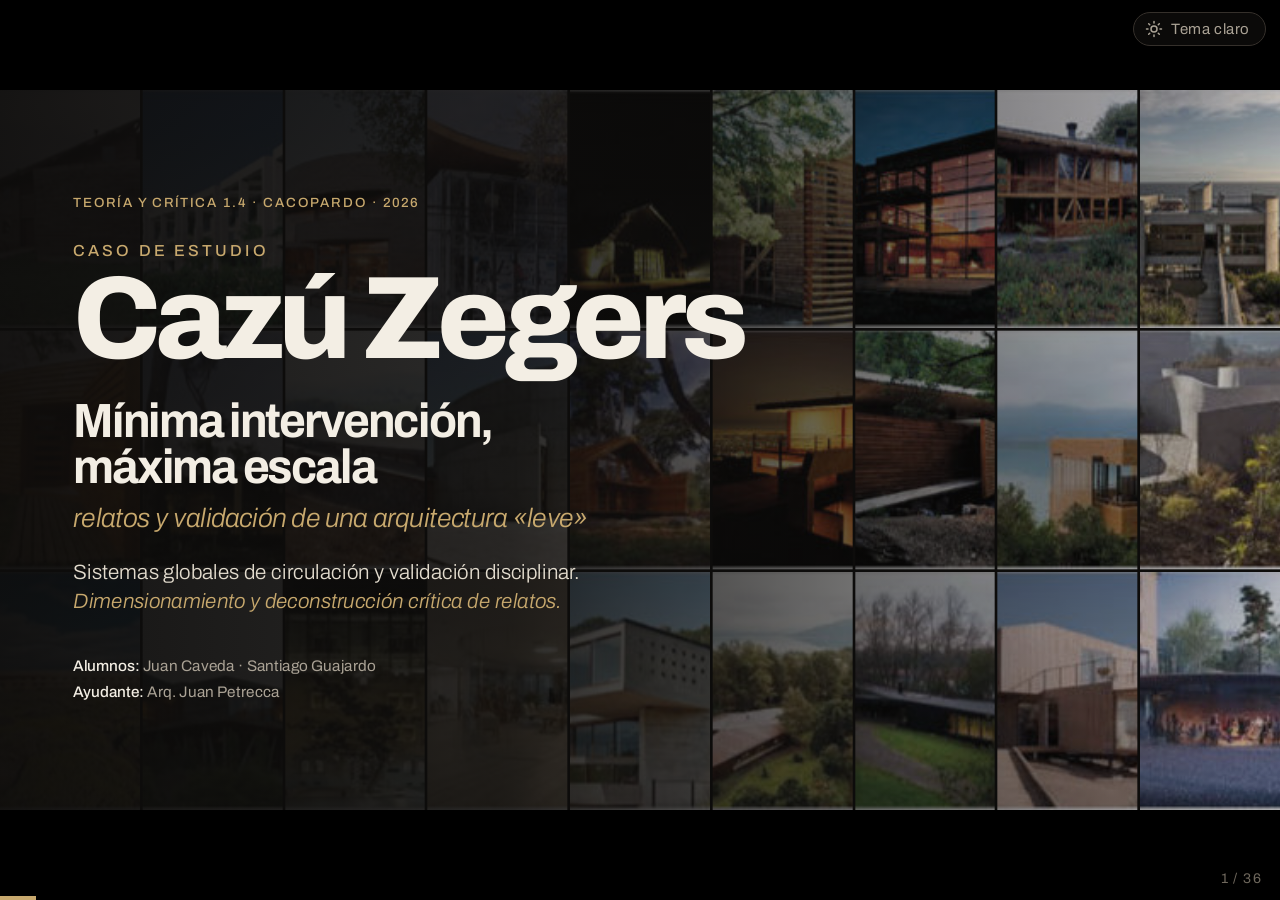
==== index.html @ ea09c013 "Presentación TP Teoría y Crítica" ====
<!doctype html>
<html lang="es">
<head>
<meta charset="utf-8">
<meta name="viewport" content="width=device-width,initial-scale=1">
<title>Cazú Zegers · Profundización trayectual · TyC 1.4 Cacopardo</title>
<link rel="stylesheet" href="fonts.css">
<link rel="stylesheet" href="style.css">
</head>
<body>

<div id="stage">

<!-- 1 · PORTADA -->
<section class="slide" id="s-portada" data-title="Portada">
  <div class="mosaic" id="mosaic"></div>
  <div class="cover-shade"></div>
  <div class="cover-in">
    <div class="eyebrow">Teoría y Crítica 1.4 · Cacopardo · 2026</div>
    <div class="caso"><span>Caso de estudio</span><b>Cazú Zegers</b></div>
    <h1 class="t2">Mínima intervención,<br>máxima escala</h1>
    <p class="t2s">relatos y validación de una arquitectura «leve»</p>
    <p class="sub">Sistemas globales de circulación y validación disciplinar.<br><em>Dimensionamiento y deconstrucción crítica de relatos.</em></p>
    <p class="meta"><b>Alumnos:</b> Juan Caveda · Santiago Guajardo<br><b>Ayudante:</b> Arq. Juan Petrecca</p>
  </div>
  <aside class="notes">Buenas. Somos Juan y Santiago. Vamos a presentar el trabajo final de Teoría y Crítica: una profundización trayectual sobre la arquitecta chilena Cazú Zegers. El título lo dice todo: «Mínima intervención, máxima escala», relatos y validación de una arquitectura «leve».
La idea no es admirar su obra, sino entender cómo circula y cómo se valida: quién la financia, quién la legitima y desde qué disciplina se la lee.
(Tip: el fondo son las 27 obras que relevamos.)</aside>
</section>

<section class="slide" id="s-indice" data-title="Índice">
  <div class="eyebrow">Contenido</div>
  <h2>Índice</h2>
  <div class="indice">
    <button class="ix" data-go="s-div1" style="--c:#8b7a45"><div class="n" style="color:#fff">1</div><div><h3>Cronología</h3><p>Trayectoria como artefacto y sus interacciones con el campo de saberes y prácticas desde el interior de la disciplina.</p></div><div class="tab"></div></button>
    <button class="ix" data-go="s-div2" style="--c:#b07322"><div class="n" style="color:#fff">2</div><div><h3>Bio</h3><p>Revisión de antecedentes biográficos, geográficos, socioculturales y formativos de nuestro caso. Vínculos interprofesionales. Sociedades, colaboraciones, vínculos.</p></div><div class="tab"></div></button>
    <button class="ix" data-go="s-div3" style="--c:#a8b8b4"><div class="n" style="color:#10120f">3</div><div><h3>Genealogía</h3><p>Disciplinar y extra-disciplinar. Cadenas de circulación y reproducción de saberes: referentes, colegas pares, discípulos. Instituciones de validación.</p></div><div class="tab"></div></button>
    <button class="ix" data-go="s-div4" style="--c:#4a63c9"><div class="n" style="color:#fff">4</div><div><h3>Triángulo del productor</h3><p>Profesión, disciplina y mercado de actuación. ¿Quién financia la obra? ¿Quiénes son los promotores de esos financistas?</p></div><div class="tab"></div></button>
    <button class="ix" data-go="s-div5" style="--c:#7b9bb8"><div class="n" style="color:#10120f">5</div><div><h3>Reflexión crítica</h3><p>A partir de teóricas, textos, videos, debates, y a partir del propio caso y el propio trabajo realizado.</p></div><div class="tab"></div></button>
  </div>
  <aside class="notes">El índice sigue el orden del trabajo escrito: cronología, bio, genealogía, triángulo del productor y reflexión crítica. Podés tocar cada ítem para saltar a esa parte.</aside>
</section>

<section class="slide" id="s-salones" data-title="El salón de los validados" data-steps="3">
  <div class="eyebrow">Punto de partida</div>
  <h2>Lo que aprendemos es lo <em>validado</em></h2>
  <div class="halls">
    <div class="hall step" data-step="1">
      <h3>Salón de los validados</h3>
      <div class="tagline">Premios · menciones · publicaciones · bienales · libros de texto</div>
      <div class="frames" id="framesV"></div>
      <div class="badges"><span class="badge">Lo que estudiamos</span><span class="badge">Lo que se cita</span><span class="badge">El canon</span></div>
    </div>
    <div class="hall losers step" data-step="2">
      <h3>Salón de los perdedores</h3>
      <div class="tagline">También hacían arquitectura. No los conocemos.</div>
      <div class="frames" id="framesL"></div>
      <div class="badges"><span class="badge">Sin premio</span><span class="badge">Sin publicación</span><span class="badge">Sin relato</span></div>
    </div>
  </div>
  <div class="q-big step" data-step="3">¿Cómo se entra al primer salón? <em>¿Quién abre la puerta?</em></div>
  <aside class="notes">Arrancamos desde una idea que nos dejó el profe Cacopardo: lo que aprendemos en la carrera es lo validado, lo que ganó premios, menciones, salió en publicaciones.
Pero hay otro salón, el de los perdedores: gente que también hacía arquitectura y que no estudiamos.
Entonces la pregunta del TP es: tomamos a alguien del primer salón, Cazú Zegers, y desarmamos cómo llegó ahí.
[Pasos con →: salón 1, salón 2, pregunta]</aside>
</section>

<section class="slide sec" id="s-div1" data-title="1 · Cronología" style="--c:#8b7a45;--t:#fff">
  <div class="dots"></div><div class="bar-c"></div><div class="big-n" style="color:#fff">1</div>
  <div class="eyebrow">Parte 1 de 5</div>
  <h1>Cronología</h1>
  <p class="sub">Trayectoria como artefacto y sus interacciones con el campo de saberes y prácticas desde el interior de la disciplina.</p>
  <aside class="notes">Primera parte: la cronología. Acá van el conteo de obras, los filtros, el mapa y el contexto año por año.</aside>
</section>

<section class="slide" id="s-corpus" data-title="El corpus: conteo y filtros" data-widget="corpus">
  <div class="eyebrow">Cronología · Conteo y filtros</div>
  <div class="corpus">
    <div>
      <div class="big-count"><b id="cCount">27</b><span>obras <span id="cOf" style="font-size:22px"></span></span></div>
      <div class="stats" id="cStats"></div>
      <div class="dims" id="cDims"></div>
      <div class="chips" id="cChips"></div>
      <div class="bars" id="cBars"></div>
    </div>
    <div>
      <div class="grid27" id="cGrid"></div>
      <div class="wcard empty" id="cCard">Pasá el mouse por una obra para ver el resumen; tocala para abrir la ficha y las fotos</div>
    </div>
  </div>
  <aside class="notes">Primer paso: contar. Relevamos 27 obras. Después las cruzamos con distintos filtros: materialidad, comitente, programa, tipología, geografía, escala, década y con quién construye.
Mostrar en vivo: elegir "Comitente" → casi todo es privado. "Programa" → mayoría vivienda. "Materialidad" → madera. "Constructora" → Grupo Aira aparece desde 1997/98.
Se pueden combinar filtros: tocá un valor y cambiá de dimensión.</aside>
</section>

<section class="slide" id="s-mapa" data-title="Mapa: dónde construyó">
  <div class="eyebrow">Cronología · Geografía · 26 de 27 obras en Chile</div>
  <div class="mapa">
    <div class="mp-main"><svg id="mpMain"></svg><div class="small" style="margin-top:8px;font-size:18px">+ Jardín Memorial Cruz Roja,<br>Ginebra (Suiza)</div></div>
    <div class="mp-inset"><div class="mp-tabs" id="mpTabs"></div><div class="mp-inwrap"><svg id="mpInset"></svg><div class="mp-scale" id="mpScale"><span></span></div><div class="mp-zc"><button id="mpZin" aria-label="Acercar">+</button><button id="mpZout" aria-label="Alejar">−</button><button id="mpZreset" aria-label="Ver todo" style="font-size:20px">⟲</button><div class="zl" id="mpZ">×1</div></div></div><div class="small" style="font-size:17px;margin-top:6px">Rueda del mouse o botones + / − para acercar; arrastrá para mover. Ubicación aproximada, por localidad. Lagos pequeños: contorno esquemático.</div></div>
    <div class="mp-side"><div class="mp-regs" id="mpRegs"></div><div class="mp-list" id="mpList"></div><div class="mp-ficha" id="mpFicha"></div></div>
  </div>
  <aside class="notes">Geografía: 26 de las 27 obras están en Chile (la excepción es el Jardín de la Cruz Roja en Ginebra, 2023). Mirá la concentración: 12 en la Región Metropolitana, 7 en la zona de Pucón y el resto repartido hasta Torres del Paine.
Es el mapa del cliente: Santiago, el sur lacustre y el paisaje "prestigioso". Tocá una región o un punto para ver la obra.
Ojo: las ubicaciones son aproximadas por localidad.</aside>
</section>

<section class="slide" id="s-cron" data-title="Cronología y contexto" data-widget="cron">
  <div class="eyebrow">Cronología · Contexto mundial y nacional</div>
  <div class="cron-top">
    <div class="cron-year" id="cYear">1991</div>
    <div class="cron-works" id="cWorks"></div>
    
  </div>
  <div class="slider-wrap"><div class="ticks" id="cTicks"></div><input type="range" id="cRange" min="1990" max="2025" value="1991"></div>
  <div class="cron-bar"><button class="btn big" id="cPrev" aria-label="Año anterior">◀</button><button class="btn big" id="cNext" aria-label="Año siguiente">▶</button><button class="btn" id="cPlay">▶ Recorrer</button><button class="btn" id="cOnly">Solo años con obra</button><span class="sp"></span><span class="spd">Velocidad<button class="btn" id="cSlow" aria-label="Más lento">−</button><b id="cSpd">8 s</b><button class="btn" id="cFast" aria-label="Más rápido">+</button></span><span class="leg"><i class="lp"></i>premio <i class="lq"></i>publicación</span><span class="hint">teclas [ y ] para cambiar de año</span></div>
  <div class="cron-rec" id="cRec"></div>
  <div class="ctx4" id="cCtx"></div>
  <aside class="notes">Esta es la cronología: obras de Cazú arriba y, año por año, cuatro capas de contexto: arquitectura en Chile, arquitectura internacional, contexto político en Chile y contexto mundial.
Las marcas doradas del eje son los años con obra. Hitos para mencionar: 1990 retorno a la democracia; Expo Sevilla '92; Efecto Bilbao (1997); 2010 terremoto; 2012 Tierra Patagonia; 2019 estallido social.
Dejá que corra con "Recorrer" mientras hablás.</aside>
</section>

<section class="slide" id="s-valid" data-title="Premios y publicaciones en la línea de tiempo">
  <div class="eyebrow">Cronología · Validación: premios y publicaciones</div>
  <h2>La validación llega <em>con el hotel</em></h2>
  <svg id="valSvg"></svg>
  <div class="val-bot"><div class="val-info" id="valInfo"></div><div class="val-stats" id="valStats"></div></div>
  <p class="small" style="margin-top:8px;font-size:18px">Rombos: premios (naranja: del Hotel Tierra Patagonia). Círculos azules: publicaciones y notas de prensa (más oscuro: escala global). Fuente: web del estudio; su archivo de prensa arranca en 2012.</p>
  <aside class="notes">Pusimos las obras, los premios y las publicaciones sobre la misma línea de tiempo, como pide la guía. Mirá la línea punteada: hasta 2011 hay un solo premio, el Gran Premio Latinoamericano de 1993 por Casa Cala. Desde el Hotel Tierra Patagonia los premios y las notas se multiplican, y son sobre todo de hotelería y de medios globales digitales. Cuidado: el archivo de prensa de la web empieza en 2012, así que las notas anteriores pueden no estar. Tocá cada punto para ver qué es.</aside>
</section>

<section class="slide sec" id="s-div2" data-title="2 · Bio" style="--c:#b07322;--t:#fff">
  <div class="dots"></div><div class="bar-c"></div><div class="big-n" style="color:#fff">2</div>
  <div class="eyebrow">Parte 2 de 5</div>
  <h1>Bio</h1>
  <p class="sub">Revisión de antecedentes biográficos, geográficos, socioculturales y formativos de nuestro caso. Vínculos interprofesionales. Sociedades, colaboraciones, vínculos.</p>
  <aside class="notes">Segunda parte: la biografía. De dónde viene Cazú, su formación, sus viajes y sus vínculos.</aside>
</section>

<section class="slide" id="s-autora" data-title="La autora" data-steps="3">
  <div class="two">
    <div class="portrait"><img src="assets/img/cazu.jpg" alt="Cazú Zegers"></div>
    <div>
      <div class="eyebrow">Bio · La autora</div>
      <h2 style="font-size:92px">María del Carmen<br>«Cazú» Zegers</h2>
      <p class="lede">Arquitecta chilena, nacida en Santiago en 1958. Formada en la Escuela de Valparaíso (PUCV, 1978–84). Estudio propio desde 1990.</p>
      <div class="facts">
        <div class="fact"><b>27</b><span>obras relevadas, 1991–2023</span></div>
        <div class="fact"><b>1993</b><span>primer Gran Premio de Arq. Latinoamericana</span></div>
      </div>
      <div class="qrow step" data-step="1">
        <div class="qpill"><i class="pc">Poder</i>¿Quién la financia?</div>
        <div class="qpill"><i class="pv">Validación</i>¿Quién la legitima?</div>
        <div class="qpill"><i class="pd">Disciplina</i>¿Desde dónde piensa?</div>
      </div>
      <p class="small step" data-step="2" style="margin-top:26px">Dos obras para contestar: <b class="pg">Hotel Tierra Patagonia</b> (la más conocida, 4.900 m²) y <b class="pg">Casa Cala</b> (su «casa tesis», 447 m²).</p>
    </div>
  </div>
  <aside class="notes">Quién es Cazú: arquitecta chilena, formada en Valparaíso, estudio propio desde 1990.
Elegimos analizarla porque está del lado de los validados y porque su discurso es muy fuerte: habitar el paisaje, bajo impacto, lo vernáculo.
Las tres preguntas que guían todo el trabajo: poder, validación y disciplina.</aside>
</section>

<section class="slide" id="s-bio" data-title="Biografía" data-widget="bio" data-steps="15">
  <div class="eyebrow">Bio · Biografía</div>
  <div class="bio-main">
    <div class="bio-year" id="bY">1958</div>
    <div class="bio-card"><span class="bio-tag" id="bTag"></span><h3 id="bT"></h3><p id="bD"></p></div>
    <div class="bio-img" id="bImg"></div>
  </div>
  <div class="track" id="bTrack"></div>
  <div class="legend"><span><i style="color:var(--disc)"></i>Campo disciplinar</span><span><i style="color:var(--valid)"></i>Campo extra-disciplinar</span><span><i style="color:var(--poder)"></i>Obra y mercado</span></div>
  <aside class="notes">La biografía conecta con el entorno de clase: familia de élite cultural y profesional, formación en Valparaíso, la travesía en moto, Nueva York y Tokio, el regreso en 1990.
Ojo con 1991–93 y con los 2000: ahí aparece el cliente y la constructora que le permiten escalar las curvas de madera.
[→ avanza evento por evento; también podés tocar los puntos.]</aside>
</section>

<section class="slide sec" id="s-div3" data-title="3 · Genealogía" style="--c:#a8b8b4;--t:#10120f">
  <div class="dots"></div><div class="bar-c"></div><div class="big-n" style="color:#10120f">3</div>
  <div class="eyebrow">Parte 3 de 5</div>
  <h1>Genealogía</h1>
  <p class="sub">Disciplinar y extra-disciplinar. Cadenas de circulación y reproducción de saberes: referentes, colegas pares, discípulos. Instituciones de validación.</p>
  <aside class="notes">Tercera parte: la genealogía, el árbol disciplinar y extra-disciplinar, y los relatos que ella misma construye.</aside>
</section>

<section class="slide" id="s-gen" data-title="Genealogía" data-widget="gen" data-steps="7">
  <div class="eyebrow">Genealogía</div>
  <div class="gen">
    <div class="gview" id="gView"><img id="gImg" src="assets/img/genealogia.jpg" alt="Genealogía de Cazú Zegers"></div>
    <div class="gside" id="gSide"></div>
  </div>
  <aside class="notes">La genealogía es el árbol de dónde viene lo que hace. A la izquierda el campo disciplinar (Valparaíso, Cruz, Eyquem, Casanueva, Ciudad Abierta); a la derecha el extradisciplinar (Amereida, Iommi, poesía, territorio, viaje) que decanta en la geopoética y en el método Gesto–Figura–Forma.
Abajo y a la izquierda: quiénes construyen (Larraín, Grupo Aira) y su docencia.
[→ recorre la lámina; también podés tocar cada parada.]</aside>
</section>

<section class="slide" id="s-relatos" data-title="Relatos: lo que ella dice">
  <div class="eyebrow">Genealogía · Relatos</div>
  <h2>Las cosas dichas <em>por ella</em></h2>
  <div class="md" id="md-rel"><div class="md-list"></div><div class="md-det"></div></div>
  <aside class="notes">Los relatos son lo que ella dice de sí y de su obra, con su fuente: entrevistas, la web del estudio y el reel del podcast. Las citas son cortas; el resto es paráfrasis. Cada relato termina con una pregunta para el análisis. En la parte del triángulo los contrastamos con los datos.</aside>
</section>

<section class="slide sec" id="s-div4" data-title="4 · Triángulo del productor" style="--c:#4a63c9;--t:#fff">
  <div class="dots"></div><div class="bar-c"></div><div class="big-n" style="color:#fff">4</div>
  <div class="eyebrow">Parte 4 de 5</div>
  <h1>Triángulo del productor</h1>
  <p class="sub">Profesión, disciplina y mercado de actuación. ¿Quién financia la obra? ¿Quiénes son los promotores de esos financistas?</p>
  <aside class="notes">Cuarta parte: el triángulo del productor. Dos obras: quién la financia, quién la valida y bajo qué disciplina se funda.</aside>
</section>

<section class="slide" id="s-modelo" data-title="El triángulo epistemológico" data-steps="4">
  <div class="eyebrow">Triángulo del productor · Modelo</div>
  <h2>Tres vértices para <em>desarmar</em> una obra</h2>
  <div class="model">
    <div class="mcard step" data-step="1" style="--c:var(--disc)"><div class="mono">Vértice 1</div><h3>DISCIPLINA</h3><div class="q">¿Bajo quiénes se funda?</div><p>Los maestros del árbol genealógico: el pensamiento teórico y el productivo que la sostienen.</p></div>
    <div class="mcard step" data-step="2" style="--c:var(--valid)"><div class="mono">Vértice 2</div><h3>VALIDACIÓN</h3><div class="q">¿Quién la legitima?</div><p>Revistas, premios, publicaciones, bienales. Las cadenas por las que una obra se vuelve «buena».</p></div>
    <div class="mcard step" data-step="3" style="--c:var(--poder)"><div class="mono">Vértice 3</div><h3>PODER</h3><div class="q">¿Quién la financia?</div><p>Comitente, promotores, capital. ¿Cómo llega el encargo? ¿Quién contrata?</p></div>
  </div>
  <div class="gff step" data-step="4"><b>Gesto</b><span>+</span><b>Figura</b><span>+</span><b>Forma</b><div class="small" style="margin-left:24px">El método proyectual de Cazú (Valparaíso): emoción del paisaje → croquis-idea → arquitectura construida.</div></div>
  <aside class="notes">Con todo lo anterior armamos el triángulo epistemológico. Empezamos por la disciplina (bajo quiénes se funda), seguimos con la validación (quién la legitima) y cerramos con el poder (quién la financia). Para cada obra respondemos las tres preguntas.
Elegimos dos obras: primero la más premiada y conocida, Hotel Tierra Patagonia; después Casa Cala, de otra escala pero con características epistemológicas similares.
Abajo el método de ella: Gesto + Figura + Forma, que aparece en las dos.</aside>
</section>

<section class="slide" id="s-criterio" data-title="Por qué estas dos obras">
  <div class="eyebrow">Triángulo del productor · Criterio de selección</div>
  <h2>Una de gran escala y otra que <em>contraste</em></h2>
  <div class="crit">
    <div class="cr c1"><div class="mono">Obra 1 · la más conocida</div><h3>Hotel Tierra Patagonia</h3>
      <div class="cr-n"><div><b>4.900 m²</b><span>construidos</span></div><div><b>70 ha</b><span>de terreno</span></div><div><b>2011–12</b><span>año</span></div></div>
      <ul><li>Escala de hotel, comitente empresa.</li><li>La obra con más premios: 12 de 21 de su trayectoria.</li><li>Donde mejor se ve el sistema de validación global.</li></ul></div>
    <div class="cr-vs">vs.</div>
    <div class="cr c2"><div class="mono">Obra 2 · el contraste</div><h3>Casa Cala</h3>
      <div class="cr-n"><div><b>447 m²</b><span>construidos</span></div><div><b>20 ha</b><span>de terreno</span></div><div><b>1991–92</b><span>año</span></div></div>
      <ul><li>Escala de casa, cliente particular.</li><li>Su «casa tesis»: el origen del método Gesto–Figura–Forma.</li><li>Primer premio (1993): cómo empieza la validación.</li></ul></div>
  </div>
  <div class="crit-b step" data-step="1"><b>El método se puede repetir.</b> Con el mismo triángulo (disciplina, validación, poder) se puede leer cualquier otra obra de la trayectoria. En la lámina siguiente: Hotel Magnolia, Kawelluco y la Guía de etnoingeniería.</div>
  <aside class="notes">Elegimos estas dos obras con un criterio simple: una de gran escala y la más conocida, el Hotel Tierra Patagonia; y otra que contraste: Casa Cala, una casa de 447 metros cuadrados, su casa tesis. Las dos juntas muestran cómo cambia la escala pero no la estructura. Y el triángulo no es de estas dos obras solamente: podríamos hacer más sin problema, y dejamos tres esbozados.</aside>
</section>

<section class="slide" id="s-tri-tp" data-title="Triángulo · Hotel Tierra Patagonia" data-widget="tri" data-tri="tp" data-steps="3">
  <div class="eyebrow">Triángulo del productor · Obra 1</div>
  <div class="tri" data-host></div>
  <aside class="notes">Hotel Tierra Patagonia, Torres del Paine: 4.900 m² sobre 70 hectáreas.
Poder: Katari S.A. es la dueña de Tierra Hotels (familias Purcell y Matetic); en 2022 vendió el 83,5 % a Baillie Lodges (KSL Capital Partners). Tarifa de US$ 2.450 a 4.540 por noche. Ojo: el TP decía que sus promotores eran mineros; no lo pudimos confirmar.
Validación: revistas de turismo y lujo, plataformas de arquitectura, premios de hotelería.
Disciplina: Valparaíso, Amereida, Ciudad Abierta, y Grupo Aira como constructora.
[→ ilumina cada vértice; también podés tocar los círculos.]</aside>
</section>

<section class="slide" id="s-dr-tp" data-title="Tierra Patagonia: doble relato" data-steps="3">
  <div class="eyebrow">Triángulo del productor · Obra 1 · ¿Existe doble relato?</div>
  <h2>Hotel Tierra Patagonia</h2>
  <div class="dr">
    <div class="dr-col dr-rel step" data-step="1">
      <div class="mono">El relato</div>
      <blockquote>«El hombre contemporáneo […] no está equipado para habitar la intemperie sin una protección. […] Desde una postura <span class="mark">leve y precaria</span> la arquitectura se suma de manera respetuosa al patrimonio natural.»</blockquote>
      <div class="sketch"><img src="assets/img/tp-croquis.jpg" alt="Croquis"></div>
      <p class="small" style="margin-top:12px">Propuesta de «mínimas intervenciones» que «lejos de ser pobre, se vuelve virtuosa».</p>
    </div>
    <div class="dr-col dr-real step" data-step="2">
      <div class="mono">Lo que el relato no dice</div>
      <div class="numrow"><div><b>4.900 m²</b><span>construidos</span></div><div><b>70 ha</b><span>de terreno</span></div></div>
      <p>La dueña es Katari S.A. (Tierra Hotels), de las familias Purcell y Matetic. En 2022 vendieron el 83,5 % a un fondo de inversión. La noche cuesta entre US$ 2.450 y 4.540 por habitación, con mínimo de 3 noches.</p>
      <div class="chain"><span>Turismo de lujo</span><span>Ski (Portillo)</span><span>Vino (Matetic)</span><span>Capital privado (KSL)</span></div>
      <div class="dr-imgs"><img src="assets/img/tp-foto3.jpg" alt=""><img src="assets/img/tp-foto4.jpg" alt=""></div>
    </div>
  </div>
  <div class="bubble step" data-step="3" style="margin-top:26px">¿Mínimas intervenciones? Con 4.900 m² en 70 hectáreas y un hotel de lujo en manos de capital financiero, ¿es leve la obra o es leve el relato?</div>
  <aside class="notes">Acá aparece el doble relato. El relato oficial es leve y precario, mínimas intervenciones. Los datos: 4.900 m² en 70 hectáreas; tarifa de US$ 2.450 a 4.540 por noche; dueña Katari (Purcell y Matetic), que en 2022 vendió el 83,5 % a un fondo (KSL).
Corrección importante: el TP presentaba a Katari como holding extractivo y no lo pudimos confirmar. No lo afirmamos como acusación sino como pregunta: ¿se puede sostener "mínima intervención" con esa escala y ese productor? A favor: la web describe medidas reales (la vegetación se levantó y se replantó).</aside>
</section>

<section class="slide" id="s-tri-cc" data-title="Triángulo · Casa Cala" data-widget="tri" data-tri="cc" data-steps="3">
  <div class="eyebrow">Triángulo del productor · Obra 2</div>
  <div class="tri" data-host></div>
  <aside class="notes">Casa Cala, 1991–92, su "casa tesis". 447 m² sobre 20 hectáreas, en Lago Ranco.
Disciplina: la misma genealogía y el método Gesto–Figura–Forma, que nace acá.
Validación: Gran Premio de Arquitectura Latinoamericana 1993 (primera edición), Bienales, Architectural Review, ArchDaily/ARQA.
Poder: José Manuel Morales figura como cliente; el TP decía gerente general de la Bolsa de Comercio, pero no lo pudimos confirmar. Casa de 447 m² en 20 hectáreas de Lago Ranco (la web), no en Zapallar como decía el TP.
</aside>
</section>

<section class="slide" id="s-dr-cc" data-title="Casa Cala: doble relato" data-steps="3">
  <div class="eyebrow">Triángulo del productor · Obra 2 · ¿Existe doble relato?</div>
  <h2>Casa Cala</h2>
  <div class="dr">
    <div class="dr-col dr-rel step" data-step="1">
      <div class="mono">El relato</div>
      <blockquote>Se cruzan «la forma y la palabra para crear un <span class="mark">lenguaje del aquí</span>, vernáculo, donde el desarme del galpón tradicional es el deshoje de la flor».</blockquote>
      <p class="small" style="margin:14px 0 0">Lo vernáculo evoca lo popular, lo rural, el saber comunitario desinteresado y la infraestructura productiva básica del campo chileno.</p>
      <div class="sketch"><img src="assets/img/cc-croquis.jpg" alt="Croquis de la Cala"></div>
    </div>
    <div class="dr-col dr-real step" data-step="2">
      <div class="mono">Lo que el relato no dice</div>
      <div class="numrow"><div><b>447 m²</b><span>construidos</span></div><div><b>20 ha</b><span>de terreno</span></div></div>
      <p>La web ubica la obra en Lago Ranco (Los Ríos): una casa de autor de 447 m² en 20 hectáreas de propiedad privada, para un cliente particular. Lo vernáculo aparece como lenguaje y material, no como saber comunitario.</p>
      <div class="dr-imgs"><img src="assets/img/cc-foto1.jpg" alt=""><img src="assets/img/cc-foto2.jpg" alt=""></div>
    </div>
  </div>
  <div class="bubble p step" data-step="3" style="margin-top:26px"><b>¿Doble discurso?</b> Un «lenguaje del aquí» que llega con firma de autora, premio y propietario. <b>Para revisar:</b> el TP hablaba de un condominio de élite en El Pangue (Zapallar); la web ubica la casa en Lago Ranco.</div>
  <aside class="notes">En Casa Cala pasa lo mismo a otra escala. El relato: lenguaje del aquí, vernáculo, desarme del galpón. La realidad material: una casa de autor en 20 hectáreas privadas de Lago Ranco, con cliente particular. Lo vernáculo evoca lo popular y lo comunitario; acá es un lenguaje con firma. Ojo: el TP ubicaba la casa en Zapallar y hablaba de un condominio; la web dice Lago Ranco, a revisar.</aside>
</section>

<section class="slide" id="s-cmp" data-title="Dos escalas, misma estructura" data-steps="6">
  <div class="eyebrow">Triángulo del productor · Comparación</div>
  <h2>Cambia la escala. <em>No la estructura.</em></h2>
  <table class="cmp">
    <thead><tr><th></th><td>Casa Cala <small class="small">1991–92</small></td><td>Hotel Tierra Patagonia <small class="small">2012</small></td></tr></thead>
    <tbody>
      <tr class="step" data-step="1"><th>Escala</th><td>447 m² · 20 ha</td><td>4.900 m² · 70 ha</td></tr>
      <tr class="step same" data-step="2"><th>Disciplina <span class="tagsame">igual</span></th><td colspan="2">Escuela de Valparaíso · Amereida · Ciudad Abierta · Gesto + Figura + Forma</td></tr>
      <tr class="step" data-step="3"><th>Validación</th><td>Gran Premio Latinoamericano 1993 · Bienales · Architectural Review · ArchDaily / ARQA</td><td>Revistas de viaje y lujo · premios de hotelería · ArchDaily / ARQA / Architizer</td></tr>
      <tr class="step" data-step="4"><th>Poder</th><td>José Manuel Morales, cliente (el cargo que le atribuía el TP no se pudo confirmar)</td><td>Katari S.A. (Tierra Hotels): familias Purcell y Matetic; en 2022 vende el 83,5 % a un fondo (KSL)</td></tr>
      <tr class="step" data-step="5"><th>Relato</th><td>«Lenguaje del aquí», vernáculo</td><td>«Leve y precaria», mínimas intervenciones</td></tr>
      <tr class="step" data-step="6"><th>Tensión</th><td>Levedad poética ↔ casa de autor premiada en 20 ha privadas</td><td>Bajo impacto ↔ 4.900 m², US$ 2.450–4.540 por noche</td></tr>
    </tbody>
  </table>
  <aside class="notes">Lado a lado: Casa Cala y Tierra Patagonia son de escalas muy distintas (447 vs. 4.900 m²), pero la estructura epistemológica es la misma: un productor con capital, una cadena de validación que circula el relato, y una misma genealogía disciplinar que lo legitima.
La disciplina es idéntica; lo que cambia es quién paga y quién aplaude.</aside>
</section>

<section class="slide" id="s-clientes" data-title="Clientes en la línea de tiempo">
  <div class="eyebrow">Triángulo del productor · Clientes y comitentes</div>
  <h2>Quiénes encargaron: <em>27 obras, 1991–2023</em></h2>
  <svg id="clSvg"></svg>
  <div class="cl-bot"><div class="cl-info" id="clInfo"></div><div class="cl-stats" id="clStats"></div></div>
  <p class="small" style="margin-top:10px;font-size:18px">El tamaño del círculo es la superficie. Tipo de cliente asignado por nosotros según el nombre del comitente. Superficies sin verificar: Santa María, Casa Llu y Casa Haiku.</p>
  <aside class="notes">Lectura histórica de todos los clientes de la trayectoria, como pide la guía (etapa 3, punto C), y qué tan representativa es la obra elegida para el triángulo. La obra al centro del triángulo, el hotel, es una excepción por escala: más de catorce veces la mediana. Casa Cala, en cambio, está cerca de la media. Ojo con el dato: las superficies de tres obras están por verificar.</aside>
</section>

<section class="slide" id="s-doble" data-title="Doble discurso: relato y datos">
  <div class="eyebrow">Triángulo del productor · Doble discurso</div>
  <h2>Lo que dice y lo que <em>muestran los datos</em></h2>
  <div class="md" id="md-dd"><div class="md-list"></div><div class="md-det"></div></div>
  <aside class="notes">Para cada relato de la autora ponemos los datos que analizamos (escala, terreno, clientes, dueños) y lo leemos con las teóricas. Cada ficha tiene también un matiz a favor, porque no se trata de una acusación sino de preguntas. Las lecturas son interpretación nuestra. Los hechos verificables llevan su fuente abajo.</aside>
</section>

<section class="slide" id="s-mas-tri" data-title="Más triángulos posibles">
  <div class="eyebrow">Triángulo del productor · Esbozos</div>
  <h2>Tres triángulos más, <em>con el mismo método</em></h2>
  <div class="mt">
    <div class="mt-c"><div class="mono">Obra 3 · Hotel Magnolia, 2016</div><h3>Un hotel en una casona de Santiago</h3>
      <div class="mt-r d"><span>Disciplina</span>Gesto–Figura–Forma; arquitectos asociados Hsü–Rudolphy.</div>
      <div class="mt-r v"><span>Validación</span>Prix Versailles 2017 (hoteles); Wallpaper, Architectural Digest y Gear Patrol en 2016.</div>
      <div class="mt-r p"><span>Poder</span>Inversiones Villanueva. 42 habitaciones en 3.075 m² sobre un lote de 646 m², en la reconversión de una casona.</div>
      <div class="srcs"><a href="https://cazuzegers.com/arquitectura/hotel-magnolia/" target="_blank" rel="noopener">▶ Ficha</a><a href="https://cazuzegers.com/premios/" target="_blank" rel="noopener">▶ Premios</a></div></div>
    <div class="mt-c"><div class="mono">Obra 4 · Kawelluco, desde 1996</div><h3>Una ruralización en Pucón</h3>
      <div class="mt-r d"><span>Disciplina</span>«Ruralización», un concepto que ella dice no haber creado; tipologías propias: Casa Taller, Unidades de Conquista y Galofts.</div>
      <div class="mt-r v"><span>Validación</span>Su propia web (Inteligencia territorial, 2020). No encontramos notas independientes en su archivo.</div>
      <div class="mt-r p"><span>Poder</span>Rafael Larraín (entonces su esposo) y la Inmobiliaria Bosques de Pucón. 996 ha: 600 de reserva y 396 en sitios de una hectárea.</div>
      <div class="srcs"><a href="https://cazuzegers.com/territorio/kawelluco/" target="_blank" rel="noopener">▶ Web</a></div></div>
    <div class="mt-c"><div class="mono">Obra 5 · Guía de etnoingeniería, 2022</div><h3>Un encargo del BID</h3>
      <div class="mt-r d"><span>Disciplina</span>Etnoingeniería (Hess y Strobel, 2013); actualiza una guía del BID de hace 18 años.</div>
      <div class="mt-r v"><span>Validación</span>Publicación del propio BID; la web del estudio la presenta como prueba de experticia.</div>
      <div class="mt-r p"><span>Poder</span>Banco Interamericano de Desarrollo: el encargo, el marco y la audiencia de la guía.</div>
      <div class="srcs"><a href="https://cazuzegers.com/etno-arquitectura/guias-etnoingenieria/" target="_blank" rel="noopener">▶ Web</a></div></div>
  </div>
  <p class="small" style="margin-top:14px;font-size:19px">Son esbozos con datos de la web del estudio y de la prensa. Cada uno se podría desarrollar como el de Tierra Patagonia y Casa Cala.</p>
  <aside class="notes">Como dijimos, el método se puede repetir. Acá van tres esbozos más. Magnolia: un hotel en una casona, con premio Prix Versailles. Kawelluco: una ruralización con su entonces esposo y una inmobiliaria. Y la guía de etnoingeniería para el BID, donde el productor es un banco. Son bocetos con datos de la web; no los desarrollamos a fondo.</aside>
</section>

<section class="slide" id="s-tens" data-title="Tensiones: preguntas abiertas" data-steps="5">
  <div class="eyebrow">Triángulo del productor · Tensiones</div>
  <h2>Cuando los triángulos <em>chocan</em></h2>
  <div class="tens">
    <div class="tcard step" data-step="1"><div class="mono">Para pocos</div><div class="qq">¿Puede una arquitectura pensada para pocos convertirse en modelo para resolver problemas de muchos?</div><p>Segundas viviendas, hoteles boutique, desarrollos turísticos y ruralizaciones: clientes de alto poder adquisitivo.</p></div>
    <div class="tcard step" data-step="2"><div class="mono">Paisaje y mercado</div><div class="qq">¿El paisaje también adquiere valor económico?</div><p>En Kawelluco se preservan cientos de hectáreas de bosque, pero sigue siendo intervención privada: la naturaleza pasa a ser parte de un artefacto inmobiliario.</p></div>
    <div class="tcard step" data-step="3"><div class="mono">Etnoingeniería · BID</div><div class="qq">¿Esas comunidades participan realmente? ¿Cuál es el trato con un productor como el BID?</div><p>Guía de etnoingeniería (2022) por encargo del Banco Interamericano de Desarrollo.</p></div>
    <div class="tcard step" data-step="4"><div class="mono">Tierra y cultura</div><div class="qq">¿La cultura indígena inspira el diseño mientras las comunidades siguen sin acceso a la tierra?</div><p>Historia repetida: lo vimos en el desarrollo inmobiliario del Delta para despojar a los isleños.</p></div>
  </div>
  <div class="niem step" data-step="5">«La arquitectura no cambia nada. Siempre está del lado de los más ricos. Lo importante es creer que la vida puede ser mejor.»<small>Oscar Niemeyer</small></div>
  <aside class="notes">Los triángulos no cierran sin fricción. Cazú habla de habitar el paisaje, pero casi todo su trabajo construido es para clientes de alto poder adquisitivo.
Dejamos cuatro preguntas abiertas: arquitectura para pocos, el paisaje como valor económico, la participación real de las comunidades en la etnoingeniería con el BID, y la cultura indígena como inspiración mientras persiste el problema de acceso a la tierra.
Cierre con Niemeyer: en un mundo capitalista, "habitar paisaje" casi siempre requiere capital; no es inclusiva, es exclusiva.</aside>
</section>

<section class="slide sec" id="s-div5" data-title="5 · Reflexión crítica" style="--c:#7b9bb8;--t:#10120f">
  <div class="dots"></div><div class="bar-c"></div><div class="big-n" style="color:#10120f">5</div>
  <div class="eyebrow">Parte 5 de 5</div>
  <h1>Reflexión crítica</h1>
  <p class="sub">A partir de teóricas, textos, videos, debates, y a partir del propio caso y el propio trabajo realizado.</p>
  <aside class="notes">Última parte: la reflexión crítica, a partir de las teóricas, los textos y nuestro propio caso.</aside>
</section>

<section class="slide" id="s-ideas" data-title="Ideas de las teóricas">
  <div class="eyebrow">Reflexión crítica · Teóricas</div>
  <h2>Siete ideas de las <em>teóricas</em></h2>
  <div class="md" id="md-ideas"><div class="md-list"></div><div class="md-det"></div></div>
  <aside class="notes">Estas son las siete ideas de Cacopardo que usamos como herramienta, sacadas de los videos de las teóricas. Cada una se vuelve pregunta sobre el caso. Ojo: lo que dice "para discutir" es nuestra hipótesis, no una afirmación del autor. Tocá cada idea; los links abren el video.</aside>
</section>

<section class="slide" id="s-lect" data-title="Lecturas × caso">
  <div class="eyebrow">Reflexión crítica · Textos</div>
  <h2>Once lecturas, una <em>caja de herramientas</em></h2>
  <div class="md" id="md-lect"><div class="md-list"></div><div class="md-det"></div></div>
  <aside class="notes">Cada texto leído en clase, con su idea central y la pregunta que abre sobre Cazú Zegers. Es el "teórico casero apropiado" que pide la guía del TP 1bis: poner los textos a dialogar con el caso.</aside>
</section>

<section class="slide" id="s-texto" data-title="Texto contra texto">
  <div class="eyebrow">Reflexión crítica · Los textos entre sí</div>
  <h2>Cómo dialogan los <em>textos</em> entre ellos</h2>
  <div class="tx">
    <div class="tx-grid" id="txGrid"></div>
    <div class="tx-det" id="txDet"></div>
  </div>
  <p class="small" style="margin-top:6px;font-size:17px">Cada punto es un par de lecturas que dialogan. Tocá un punto para ver coincidencias y divergencias.</p>
  <aside class="notes">Esto es el teórico casero que pide la guía del TP 1bis: no solo cada texto contra el caso, sino los textos entre sí. Cada punto de la matriz es un par que dialoga. Por ejemplo Liernur y Scarano coinciden en descentrar el relato, pero uno propone ampliar la globalización y la otra mirar desde el margen. Jameson y Venturi: el mismo quiebre de la modernidad, uno lo celebra y el otro lo denuncia. Cada par termina con lo que abre para el caso.</aside>
</section>

<section class="slide" id="s-refl" data-title="Reflexión" data-widget="refl">
  <div class="eyebrow">Reflexión crítica</div>
  <div class="refl">
    <div>
      <div class="big">Sabemos más del <em>Partenón</em> que de nuestra propia cultura arquitectónica latinoamericana.</div>
      <p class="small" style="margin-top:30px">Mirada hacia Europa y Norteamérica: ¿cosa de nuestra cultura, o algo que nos imponen?</p>
    </div>
    <div class="refl-list" id="reflList">
      <button class="rl"><span class="mono">Teórica 2</span><b>Poder colonial</b><p>Destruye o deforma tejidos culturales existentes. Hay un intento externo de decidir qué se debería hacer, sustrayendo la cultura arquitectónica propia por otras que no nos representan.</p></button>
      <button class="rl"><span class="mono">Fredric Jameson</span><b>Posmodernismo como dominante cultural</b><p>«Entender el posmodernismo no como un estilo, sino como un dominante cultural»: tendemos a copiar la cultura euro-norteamericana sin mirar lo social, político y cultural.</p></button>
      <button class="rl"><span class="mono">Teórica 10 · Productor</span><b>Gehry en Panamá vs. Libeskind en Berlín</b><p>Museo de la Biodiversidad (Gehry) frente al Museo Judío (Libeskind): una obra profunda ligada a su sociedad y su cultura, otra que poco tiene que ver con su lugar.</p></button>
      <button class="rl"><span class="mono">Fredy Massad · Crítica de choque</span><b>La arquitectura del libre mercado</b><p>Con Spencer: la finalidad de la arquitectura de este período es adecuarse a la ideología del poder del libre mercado. Desarrollos que desplazan gente y deforestan para emprendimientos privados.</p></button>
      <button class="rl"><span class="mono">Fernando Liernur</span><b>Regionalismo crítico y contracanones</b><p>Barragán, Niemeyer o Fathy, candidatos a un canon ampliado, quedan reducidos a sus contextos locales como «expresiones intransferibles». Niemeyer en Niterói: una arquitectura propia de los cerros de Brasil.</p></button>
    </div>
  </div>
  <aside class="notes">Reflexión: durante la carrera nos fascina mirar a Europa y Norteamérica y sabemos más del Partenón que de nuestra cultura latinoamericana.
Tocá cada lectura: poder colonial (teórica 2), Jameson, el productor (Gehry vs. Libeskind), Massad y la crítica de choque, y Liernur con los contracanones.
Contracara: Niemeyer sin sitio no se entiende; Niterói y los cerros de Brasil.
Terminamos con una frase de la propia Cazú.</aside>
</section>

<section class="slide" id="s-hallazgos" data-title="Lo que encontramos" data-steps="5">
  <div class="eyebrow">Reflexión crítica · Hallazgos</div>
  <h2>Lo que <em>encontramos</em></h2>
  <div class="hz">
    <div class="hz-i step" data-step="1"><b>1</b><div><h3>La validación llega con el hotel</h3><p>Hasta 2011, un premio (el de 1993). Desde 2012, veinte, y la prensa se multiplica.</p></div></div>
    <div class="hz-i step" data-step="2"><b>2</b><div><h3>Valida el turismo de lujo y la prensa digital global</h3><p>12 de los 21 premios son del hotel. De las notas fechadas, 21 de 35 son de medios globales.</p></div></div>
    <div class="hz-i step" data-step="3"><b>3</b><div><h3>La escala es la del suelo</h3><p>Mediana de una hectárea de terreno, cincuenta veces lo construido. 13 personas, 11 empresas y 2 instituciones como clientes.</p></div></div>
    <div class="hz-i step" data-step="4"><b>4</b><div><h3>El relato leve convive con un productor de escala</h3><p>«Leve y precaria» y 4.900 m², US$ 2.450 a 4.540 por noche, un hotel vendido en parte a un fondo de inversión.</p></div></div>
    <div class="hz-i step" data-step="5"><b>5</b><div><h3>Hay contrapesos reales</h3><p>Un método propio, una genealogía seria, la reserva de 600 ha en Kawelluco y trabajo con comunidades. La crítica debe incluirlos.</p></div></div>
  </div>
  <aside class="notes">Cinco hallazgos. Uno: la validación llega con el hotel. Dos: la valida el turismo de lujo y la prensa digital global. Tres: la escala es la del suelo, con una hectárea de terreno de mediana. Cuatro: el relato leve convive con un productor de gran escala. Y cinco, para ser justos: hay contrapesos reales, un método, una genealogía, comunidades. No es una acusación.</aside>
</section>

<section class="slide" id="s-concl" data-title="Conclusión" data-steps="3">
  <div class="eyebrow">Conclusión</div>
  <h2>Validar no es <em>comprender</em></h2>
  <div class="cn">
    <p class="step" data-step="1">Empezamos preguntando <b>cómo una arquitectura que se cuenta como leve, precaria y del lugar llega a ser validada en el mundo</b>, y no si Cazú Zegers es buena o mala arquitecta. Lo que vemos es que el <b>relato</b> y el <b>productor</b> no coinciden, y que esa distancia es lo que nos deja ver el sistema.</p>
    <p class="step" data-step="2">La levedad se sostiene en un método, en una genealogía seria y en trabajo real con comunidades. Pero llega a nosotros por otro camino: casi sin premios hasta el hotel, y después sobre todo de la hotelería de lujo y de la prensa global. La obra «leve» tiene <b>4.900 m², 70 hectáreas</b> y un dueño que vendió el <b>83,5 %</b> a un fondo de inversión.</p>
    <p class="step" data-step="3">Nos quedamos con tres cosas: que <b>validar no es comprender</b>; que el canon también se arma con tarifas, premios y revistas; y que desarmar un relato no obliga a desacreditar la obra, sino a preguntar <b>quién la paga, quién la aplaude y para quién existe</b>. Es lo que Cacopardo nos pidió: no quedar colgados de una verdad.</p>
  </div>
  <aside class="notes">Esta es nuestra conclusión, escrita para decirla en voz alta. Está en el guion completo, con los tiempos.</aside>
</section>

<section class="slide" id="s-cierre" data-title="Cierre" data-steps="2">
  <div class="eyebrow">Conclusión</div>
  <div class="neq">Productor <i>≠</i> relato</div>
  <div class="fin-q step" data-step="1">«Los americanos éramos imitadores de costumbres porque no habíamos asumido nuestra propia cultura…»<small>Cazú Zegers</small></div>
  <div class="sign step" data-step="2">Gracias.<br>Juan Caveda · Santiago Guajardo<br>Teoría y Crítica 1.4 · Cacopardo · Ayudante: Arq. Juan Petrecca · 2026</div>
  <aside class="notes">Cerramos con la ecuación del trabajo: el productor no es el relato. Un relato de levedad y lugar puede estar financiado y validado por poderes que no aparecen en el discurso. Aprender a ver ese triángulo es lo que nos llevamos de la materia.
La frase de Cazú vuelve sobre nosotros: ¿qué cultura asumimos nosotros cuando proyectamos?
Gracias. Preguntas.</aside>
</section>

<section class="slide" id="s-clases" data-title="Material de lectura: las 11 clases">
  <div class="eyebrow">Material de lectura</div>
  <h2>Clases teóricas y <em>material de lectura</em></h2>
  <div class="classes" id="classes"></div>
  <div class="cls-detail" id="clsDetail">Tocá una clase para ver cómo la usamos en el trabajo.</div>
  <aside class="notes">Esto es el recorrido de las 11 teóricas. Casi todas aparecen en el trabajo: el canon, la cultura dominante, la posmodernidad, el productor.
Tocá cada clase para ver en qué parte del TP la usamos. (Las que están opacas no entraron directamente.)
[Más adelante se pueden sumar las lecturas y libros que vayan subiendo.]</aside>
</section>

<section class="slide" id="s-videos" data-title="Videos de las teóricas" data-widget="videos">
  <div class="eyebrow">Material de lectura · Videos</div>
  <h2>Videos de las <em>teóricas</em></h2>
  <p class="small" style="margin-top:-8px;margin-bottom:18px">Ciclo anterior (hace 6 años): la numeración no coincide exacto con la de este año. Tocá un video para abrirlo en YouTube.</p>
  <div class="vids" id="vids"></div>
  <aside class="notes">Anexo: los videos de las clases teóricas del ciclo anterior. Son de hace seis años pero el contenido es muy parecido. Ojo con la numeración: la teórica 12 de esos videos (Gehry en Panamá: máquina financiera y hambre) es la que acá trabajamos como Productor.</aside>
</section>

</div><!-- /stage -->

<div id="hud"><div id="bar"></div></div>
<div id="count"></div>
<div id="black"></div>
<div id="over"><h4>Índice</h4><div id="ovgrid"></div></div>
<div id="help"><div>
  <h4>Atajos</h4>
  <kbd>→</kbd><kbd>Espacio</kbd> siguiente paso &nbsp;&nbsp; <kbd>←</kbd> anterior<br>
  <kbd>PgDn</kbd><kbd>PgUp</kbd> saltar de lámina (clicker)<br>
  <kbd>G</kbd> índice · <kbd>F</kbd> pantalla completa · <kbd>B</kbd> pantalla negra<br>
  <kbd>P</kbd> vista del presentador (abrila en la pantalla de la notebook)<br>
  <kbd>Inicio</kbd><kbd>Fin</kbd> primera / última · <kbd>?</kbd> esta ayuda
</div></div>

<div id="pv">
  <div class="top"><div class="cnt" id="pvCnt"></div><div class="clock" id="pvClock">00:00</div></div>
  <div class="now" id="pvNow"></div>
  <div class="stp" id="pvStep"></div>
  <div class="nt" id="pvNotes"></div>
  <div class="nx" id="pvNext"></div>
  <div class="btns"><button id="pvPrev">← Anterior</button><button id="pvNextB">Siguiente →</button><button id="pvReset">Reiniciar reloj</button></div>
</div>

<script src="data.js"></script>
<script src="fichas.js"></script>
<script src="derive.js"></script>
<script src="reconoc.js"></script>
<script src="ctx.js"></script>
<script src="mapa.js"></script>
<script src="mapa-fine.js"></script>
<script src="app.js"></script>
<script src="teoria-extra.js"></script>
<script src="obra.js"></script>
<script src="relatos.js"></script>
<script src="textos.js"></script>
<script src="mapa-extra.js"></script>
<script src="theme.js"></script>
</body>
</html>
---- fonts.css ----
@font-face {
  font-family: 'Archivo';
  font-style: italic;
  font-weight: 100 900;
  font-stretch: 62% 125%;
  font-display: swap;
  src: url(assets/fonts/Archivo-italic-latin-ext.woff2) format('woff2');
  unicode-range: U+0100-02BA, U+02BD-02C5, U+02C7-02CC, U+02CE-02D7, U+02DD-02FF, U+0304, U+0308, U+0329, U+1D00-1DBF, U+1E00-1E9F, U+1EF2-1EFF, U+2020, U+20A0-20AB, U+20AD-20C0, U+2113, U+2C60-2C7F, U+A720-A7FF;
}
@font-face {
  font-family: 'Archivo';
  font-style: italic;
  font-weight: 100 900;
  font-stretch: 62% 125%;
  font-display: swap;
  src: url(assets/fonts/Archivo-italic-latin.woff2) format('woff2');
  unicode-range: U+0000-00FF, U+0131, U+0152-0153, U+02BB-02BC, U+02C6, U+02DA, U+02DC, U+0304, U+0308, U+0329, U+2000-206F, U+20AC, U+2122, U+2191, U+2193, U+2212, U+2215, U+FEFF, U+FFFD;
}
@font-face {
  font-family: 'Archivo';
  font-style: normal;
  font-weight: 100 900;
  font-stretch: 62% 125%;
  font-display: swap;
  src: url(assets/fonts/Archivo-normal-latin-ext.woff2) format('woff2');
  unicode-range: U+0100-02BA, U+02BD-02C5, U+02C7-02CC, U+02CE-02D7, U+02DD-02FF, U+0304, U+0308, U+0329, U+1D00-1DBF, U+1E00-1E9F, U+1EF2-1EFF, U+2020, U+20A0-20AB, U+20AD-20C0, U+2113, U+2C60-2C7F, U+A720-A7FF;
}
@font-face {
  font-family: 'Archivo';
  font-style: normal;
  font-weight: 100 900;
  font-stretch: 62% 125%;
  font-display: swap;
  src: url(assets/fonts/Archivo-normal-latin.woff2) format('woff2');
  unicode-range: U+0000-00FF, U+0131, U+0152-0153, U+02BB-02BC, U+02C6, U+02DA, U+02DC, U+0304, U+0308, U+0329, U+2000-206F, U+20AC, U+2122, U+2191, U+2193, U+2212, U+2215, U+FEFF, U+FFFD;
}
---- style.css ----
:root{
  --bg:#0d0c0b; --bg2:#171513; --bg3:#201d1a; --line:#35302b;
  --ink:#f3eee4; --mute:#aaa295; --dim:#6f685d;
  --gold:#c8a96e; --poder:#f0703f; --valid:#6a9bf7; --disc:#93c58e; --alert:#ff5a47;
  --text:#e2dbcd; --sel:#251f16; --bgred:#1d1411; --ocean:#10151a; --page:#000; --bg-rgb:13,12,11; --on-gold:#17120a;
  --land:#3a3328; --landline:#8a7242; --other:#1a1815; --otherline:#2c2823; --lake:#0d1a24; --lakeline:#31506a; --laketext:#6f93ad; --lane1:#171513; --lane2:#13110f;
  --serif:'Archivo','Helvetica Neue',Arial,sans-serif;
  --sans:'Archivo','Helvetica Neue',Arial,sans-serif;
}

html.light{
  --bg:#f6f2ea; --bg2:#ffffff; --bg3:#ece6d9; --line:#d8cfbd;
  --ink:#1c1812; --mute:#5e5648; --dim:#847b6b;
  --gold:#8a6a25; --poder:#c4491a; --valid:#2f62c8; --disc:#3d7d3a; --alert:#c9311f;
  --text:#2b2418; --sel:#f1e6cc; --bgred:#fbeae4; --ocean:#d3e2ea; --page:#d9d3c6; --bg-rgb:246,242,234; --on-gold:#ffffff;
  --land:#ebe0c6; --landline:#a88e55; --other:#f3eee2; --otherline:#cfc6b1; --lake:#b9d3e3; --lakeline:#7aa3bd; --laketext:#3f6a86; --lane1:#f1ebdd; --lane2:#ebe4d3;
}
*{box-sizing:border-box;margin:0;padding:0}
html,body{font-variant-numeric:lining-nums;width:100%;height:100%;background:var(--page);overflow:hidden;color:var(--ink);font-family:var(--sans)}
button{font:inherit;color:inherit;background:none;border:0;cursor:pointer}
img{display:block}

/* ---------- escenario 1920x1080 escalado ---------- */
#stage{position:absolute;left:50%;top:50%;width:1920px;height:1080px;transform-origin:0 0;background:var(--bg);overflow:hidden}
.slide{position:absolute;inset:0;padding:84px 110px 90px;opacity:0;visibility:hidden;transition:opacity .45s ease,visibility .45s;background:var(--bg)}
.slide.active{opacity:1;visibility:visible}
.notes{display:none}

/* ---------- tipografía ---------- */
.eyebrow{font-size:21px;letter-spacing:.22em;text-transform:uppercase;color:var(--gold);font-weight:500;margin-bottom:22px}
h1{font-family:var(--serif);font-weight:500;font-size:136px;line-height:.95;letter-spacing:-.01em}
h2{font-family:var(--serif);font-weight:500;font-size:78px;line-height:1.02;letter-spacing:-.005em;margin-bottom:26px}
h3{font-family:var(--serif);font-weight:600;font-size:40px;line-height:1.1}
em,.it{font-style:italic;color:var(--gold)}
.lede{font-size:32px;line-height:1.42;color:var(--text);max-width:1280px}
.small{font-size:23px;line-height:1.45;color:var(--mute)}
.body{font-size:27px;line-height:1.45;color:var(--text)}
.mono{font-family:var(--sans);letter-spacing:.08em;text-transform:uppercase;font-size:18px;color:var(--mute)}
.pc{color:var(--poder)} .pv{color:var(--valid)} .pd{color:var(--disc)} .pg{color:var(--gold)}
.foot{position:absolute;left:110px;right:110px;bottom:32px;display:flex;justify-content:space-between;font-size:16px;letter-spacing:.14em;text-transform:uppercase;color:var(--dim);pointer-events:none}

/* ---------- pasos (reveal) ---------- */
.step{opacity:0;transform:translateY(18px);transition:opacity .5s ease,transform .5s ease;pointer-events:none}
.step.on{opacity:1;transform:none;pointer-events:auto}

/* ---------- 1 portada ---------- */
#s-portada{padding:0}
.mosaic{position:absolute;inset:0;display:grid;grid-template-columns:repeat(9,1fr);grid-template-rows:repeat(3,1fr);gap:4px;opacity:.9;filter:saturate(.85)}
.mosaic img{width:100%;height:100%;object-fit:cover;opacity:0;animation:fadein 1.6s ease forwards}
@keyframes fadein{to{opacity:1}}
.cover-shade{position:absolute;inset:0;background:linear-gradient(90deg,rgba(var(--bg-rgb),.96) 0%,rgba(var(--bg-rgb),.86) 40%,rgba(var(--bg-rgb),.15) 100%)}
.cover-in{position:absolute;left:110px;top:0;bottom:0;width:1100px;display:flex;flex-direction:column;justify-content:center}
.cover-in .sub{font-size:31px;line-height:1.38;color:var(--text);margin-top:40px;max-width:980px}
.cover-in .meta{margin-top:56px;font-size:23px;line-height:1.7;color:var(--mute)}
.cover-in .meta b{color:var(--ink);font-weight:500}

/* ---------- 2 salones ---------- */
.halls{display:grid;grid-template-columns:1fr 1fr;gap:36px;margin-top:20px}
.hall{border:1px solid var(--line);padding:30px 34px 34px;border-radius:6px;min-height:560px;position:relative;background:linear-gradient(180deg,var(--bg2),var(--bg))}
.hall h3{margin-bottom:6px}
.hall .tagline{color:var(--mute);font-size:22px;margin-bottom:22px}
.frames{display:grid;grid-template-columns:repeat(4,1fr);gap:14px}
.frame{aspect-ratio:4/3;border:6px solid #6e5a35;background:#000;box-shadow:0 8px 20px rgba(0,0,0,.5);position:relative;overflow:hidden}
.frame img{width:100%;height:100%;object-fit:cover}
.frame.ghost{border:2px dashed var(--dim);background:transparent;box-shadow:none;display:flex;align-items:center;justify-content:center;font-family:var(--serif);font-size:54px;color:var(--dim)}
.hall.losers h3{color:var(--mute)}
.hall .badges{display:flex;flex-wrap:wrap;gap:10px;margin-top:22px}
.badge{border:1px solid var(--line);padding:8px 16px;border-radius:99px;font-size:20px;color:var(--mute)}
.q-big{margin-top:30px;font-family:var(--serif);font-size:54px;line-height:1.1}

/* ---------- 3 clases ---------- */
.classes{display:grid;grid-template-columns:repeat(4,1fr);gap:16px;margin-top:10px}
.cls{border:1px solid var(--line);background:var(--bg2);padding:22px 24px 20px;border-radius:6px;text-align:left;min-height:178px;transition:border-color .2s,background .2s,transform .2s;position:relative}
.cls:hover{border-color:var(--gold);transform:translateY(-3px)}
.cls .n{font-family:var(--serif);font-size:48px;color:var(--gold);line-height:1}
.cls .t{font-size:25px;font-weight:500;margin-top:8px;line-height:1.2}
.cls .s{font-size:19px;color:var(--mute);margin-top:6px;line-height:1.3}
.cls.off{opacity:.45}
.cls.sel{background:var(--sel);border-color:var(--gold)}
.cls-detail{margin-top:22px;min-height:84px;font-size:27px;color:var(--text);border-left:3px solid var(--gold);padding-left:22px;display:flex;align-items:center}

/* ---------- 4 método ---------- */
.flow{display:grid;grid-template-columns:repeat(4,1fr);gap:20px;margin-top:20px}
.fstep{border:1px solid var(--line);background:var(--bg2);padding:28px 28px 24px;border-radius:6px;min-height:300px;position:relative}
.fstep .num{font-family:var(--serif);font-size:84px;line-height:.9;color:var(--gold);opacity:.9}
.fstep h3{margin:12px 0 10px;font-size:36px}
.fstep p{font-size:22px;line-height:1.4;color:var(--mute)}
.fstep.now{border-color:var(--gold);background:var(--sel);box-shadow:0 0 0 1px var(--gold) inset}

/* ---------- 5 autora ---------- */
.two{display:grid;grid-template-columns:520px 1fr;gap:80px;align-items:center;height:760px}
.portrait{position:relative;height:100%;max-height:760px;overflow:hidden;border-radius:4px}
.portrait img{width:100%;height:100%;object-fit:cover;object-position:50% 20%;filter:grayscale(.25) contrast(1.02)}
.facts{display:grid;grid-template-columns:1fr 1fr;gap:18px;margin-top:34px}
.fact{border-top:1px solid var(--line);padding-top:14px}
.fact b{display:block;font-family:var(--serif);font-size:54px;font-weight:500;color:var(--gold);line-height:1}
.fact span{font-size:21px;color:var(--mute)}
.qrow{display:flex;gap:18px;margin-top:38px}
.qpill{flex:1;border:1px solid var(--line);border-radius:6px;padding:18px 22px;font-size:25px;line-height:1.25;background:var(--bg2)}
.qpill i{display:block;font-style:normal;font-size:17px;letter-spacing:.18em;text-transform:uppercase;margin-bottom:6px}

/* ---------- 6 corpus ---------- */
.corpus{display:grid;grid-template-columns:660px 1fr;gap:44px;margin-top:6px}
.dims{display:flex;flex-wrap:wrap;gap:8px;margin-bottom:18px}
.dim{border:1px solid var(--line);padding:8px 16px;border-radius:99px;font-size:20px;color:var(--mute);transition:.2s}
.dim:hover{color:var(--ink);border-color:var(--gold)}
.dim.act{background:var(--gold);color:var(--on-gold);border-color:var(--gold);font-weight:500}
.dim.has::after{content:' ●';color:var(--poder);font-size:14px}
.dim.act.has::after{color:#7a2d12}
.bars{display:flex;flex-direction:column;gap:9px;min-height:360px}
.bar{display:grid;grid-template-columns:230px 1fr 52px;gap:12px;align-items:center;text-align:left;padding:3px 0}
.bar .lb{font-size:22px;line-height:1.1;color:var(--text)}
.bar .tr{height:30px;background:var(--bg3);border-radius:3px;overflow:hidden}
.bar .fl{height:100%;background:var(--gold);width:0;transition:width .5s cubic-bezier(.2,.8,.2,1)}
.bar .ct{font-family:var(--serif);font-size:34px;text-align:right;line-height:1}
.bar:hover .lb{color:var(--gold)}
.bar.sel .fl{background:var(--poder)}
.bar.sel .lb{color:var(--poder)}
.big-count{display:flex;align-items:baseline;gap:16px;margin:4px 0 14px}
.big-count b{font-family:var(--serif);font-size:130px;line-height:.85;font-weight:500}
.big-count span{font-size:26px;color:var(--mute)}
.stats{display:flex;flex-direction:column;gap:2px;font-size:21px;color:var(--mute);margin-bottom:14px}
.stats b{color:var(--ink);font-weight:500}
.chips{display:flex;gap:8px;flex-wrap:wrap;min-height:38px;margin-bottom:10px}
.chip{background:var(--sel);border:1px solid var(--gold);color:var(--ink);padding:5px 14px;border-radius:99px;font-size:19px}
.chip button{margin-left:8px;color:var(--gold)}
.reset{font-size:19px;color:var(--mute);text-decoration:underline;padding:5px 4px}
.grid27{display:grid;grid-template-columns:repeat(6,1fr);gap:10px;align-content:start}
.w{position:relative;aspect-ratio:4/3;overflow:hidden;border-radius:3px;background:#000;transition:opacity .35s,filter .35s,transform .25s;cursor:pointer}
.w img{width:100%;height:100%;object-fit:cover}
.w .yr{position:absolute;left:0;bottom:0;background:rgba(0,0,0,.7);font-size:15px;padding:2px 8px;letter-spacing:.06em}
.w.dim{opacity:.1;filter:grayscale(1)}
.w:hover,.w.pick{transform:scale(1.05);z-index:3;outline:3px solid var(--gold)}
.wcard{margin-top:16px;border:1px solid var(--line);background:var(--bg2);border-radius:6px;padding:16px 22px;min-height:132px;display:grid;grid-template-columns:repeat(4,auto);column-gap:34px;row-gap:2px;align-items:start;font-size:20px}
.wcard h3{grid-column:1/-1;font-size:36px;margin-bottom:4px}
.wcard span{display:block;font-size:15px;letter-spacing:.14em;text-transform:uppercase;color:var(--dim)}
.wcard.empty{display:block;color:var(--dim);font-size:21px;padding-top:44px;text-align:center}

/* ---------- 7 cronología ---------- */
.cron-top{display:flex;align-items:flex-end;gap:40px;margin-bottom:8px}
.cron-year{font-family:var(--serif);font-size:210px;line-height:.78;font-weight:500;color:var(--gold);min-width:520px}
.cron-works{display:flex;gap:12px;flex:1;min-height:150px;align-items:flex-end}
.cw{width:230px}
.cw img{width:100%;aspect-ratio:4/3;object-fit:cover;border-radius:3px}
.cw b{display:block;font-family:var(--serif);font-size:27px;font-weight:600;margin-top:6px;line-height:1.05}
.cw span{font-size:16px;color:var(--mute)}
.cw-none{color:var(--dim);font-size:22px;padding-bottom:20px;font-style:italic}
.slider-wrap{position:relative;margin:24px 0 18px;height:84px}
.ticks{position:absolute;left:0;right:0;top:0;height:40px}
.tick{position:absolute;top:0;width:4px;height:36px;transform:translateX(-50%);background:var(--line)}
.tick.has{background:var(--gold);height:40px;border-radius:2px;width:5px}
.tl{position:absolute;top:50px;transform:translateX(-50%);font-size:16px;color:var(--dim)}
input[type=range]{position:absolute;left:-12px;right:-12px;top:-4px;width:calc(100% + 24px);height:48px;background:none;-webkit-appearance:none;appearance:none;cursor:pointer}
input[type=range]::-webkit-slider-runnable-track{height:2px;background:transparent}
input[type=range]::-webkit-slider-thumb{-webkit-appearance:none;width:26px;height:50px;border-radius:4px;background:var(--poder);border:3px solid #1a0f0b;margin-top:-24px}
input[type=range]::-moz-range-thumb{width:20px;height:44px;border-radius:4px;background:var(--poder);border:3px solid #1a0f0b}
.ctx4{display:grid;grid-template-columns:repeat(4,1fr);gap:26px;margin-top:70px}
.ctxc{border-top:4px solid var(--c);padding-top:18px;min-height:380px}
.ctxc .mono{color:var(--c);margin-bottom:14px;font-size:19px}
.ctxc p{font-size:34px;line-height:1.38;color:var(--text)}
.cron-ctrl{display:flex;gap:12px;align-items:center;margin-left:auto}
.btn{border:1px solid var(--line);padding:9px 20px;border-radius:99px;font-size:20px;color:var(--mute);transition:.2s}
.btn:hover{border-color:var(--gold);color:var(--ink)}
.btn.act{background:var(--gold);color:var(--on-gold);border-color:var(--gold)}

/* ---------- 8 biografía ---------- */
.bio-main{display:grid;grid-template-columns:330px 1fr 400px;gap:50px;height:560px;align-items:center;margin-top:6px}
.bio-year{white-space:nowrap;font-family:var(--serif);font-size:92px;font-weight:500;line-height:.9;color:var(--gold);word-break:break-word}
.bio-card h3{font-size:62px;margin-bottom:20px}
.bio-card p{font-size:32px;line-height:1.45;color:var(--text);max-width:880px}
.bio-tag{display:inline-block;font-size:16px;letter-spacing:.18em;text-transform:uppercase;padding:5px 14px;border:1px solid;border-radius:99px;margin-bottom:18px}
.tag-disc{color:var(--disc)} .tag-extra{color:var(--valid)} .tag-obra{color:var(--poder)}
.bio-img{height:100%;border-radius:4px;overflow:hidden;background:var(--bg2);display:flex;align-items:center;justify-content:center}
.bio-img img{width:100%;height:100%;object-fit:cover}
.track{position:relative;margin-top:36px;height:130px}
.track::before{content:'';position:absolute;left:0;right:0;top:25px;height:2px;background:var(--line)}
.tdot{position:absolute;top:0;transform:translateX(-50%);text-align:center;width:116px}
.tdot i{display:block;width:20px;height:20px;border-radius:50%;background:var(--bg);border:3px solid var(--dim);margin:15px auto 10px;transition:.25s}
.tdot span{font-size:17px;color:var(--dim);line-height:1.2;transition:.25s}
.tdot.tag-disc i{border-color:var(--disc)} .tdot.tag-extra i{border-color:var(--valid)} .tdot.tag-obra i{border-color:var(--poder)}
.tdot.cur i{transform:scale(1.7);background:var(--gold)}
.tdot.cur span{color:var(--ink);font-weight:500}
.legend{display:flex;gap:26px;font-size:19px;color:var(--mute);margin-top:8px}
.legend i{display:inline-block;width:14px;height:14px;border-radius:50%;border:3px solid;margin-right:8px;vertical-align:-1px}

/* ---------- 9 relatos ---------- */
.quotes{display:grid;grid-template-columns:1fr 1fr;gap:26px;margin-top:8px}
.qcard{border-left:4px solid var(--gold);background:var(--bg2);padding:34px 44px 28px;min-height:360px;display:flex;flex-direction:column;justify-content:space-between}
.qcard p{font-family:var(--serif);font-size:46px;line-height:1.2;font-style:italic}
.qcard cite{font-style:normal;font-size:19px;letter-spacing:.14em;text-transform:uppercase;color:var(--mute);margin-top:18px;display:block}
.qcard.alt{border-color:var(--alert)}

/* ---------- 10 genealogía ---------- */
.gen{display:grid;grid-template-columns:1fr 520px;gap:36px;height:830px}
.gview{position:relative;overflow:hidden;border:1px solid var(--line);background:#fff;border-radius:4px}
.gview img{position:absolute;left:0;top:0;transform-origin:0 0;transition:transform 1.1s cubic-bezier(.5,0,.2,1);max-width:none}
.gside{display:flex;flex-direction:column;gap:10px;overflow:hidden}
.gstop{border:1px solid var(--line);background:var(--bg2);padding:13px 20px;border-radius:6px;text-align:left;font-size:21px;transition:.2s;line-height:1.25}
.gstop:hover{border-color:var(--gold)}
.gstop.cur{border-color:var(--gold);background:var(--sel)}
.gstop.cur .gd{display:block}
.gd{display:none;font-size:19px;color:var(--text);margin-top:8px;line-height:1.4}
.gstop b{font-weight:500}
.gstop .gn{color:var(--gold);font-family:var(--serif);font-size:26px;margin-right:10px}

/* ---------- 11 modelo triángulo ---------- */
.model{display:grid;grid-template-columns:1fr 1fr 1fr;gap:26px;margin-top:20px}
.mcard{border:1px solid var(--line);border-top:5px solid var(--c);background:var(--bg2);padding:34px 34px 30px;min-height:500px;border-radius:0 0 6px 6px}
.mcard .mono{color:var(--c);font-size:19px}
.mcard h3{font-size:56px;margin:8px 0 14px;color:var(--c)}
.mcard .q{font-family:var(--serif);font-size:44px;line-height:1.15;font-style:italic;margin-bottom:16px}
.mcard p{font-size:28px;color:var(--text);line-height:1.4}
.gff{margin-top:40px;display:flex;align-items:center;gap:22px;font-size:28px}
.gff b{font-family:var(--serif);font-size:64px;font-weight:600;color:var(--gold)}
.gff span{color:var(--dim);font-size:44px}

/* ---------- triángulos ---------- */
.tri{display:grid;grid-template-columns:900px 1fr;gap:34px;height:830px}
.tri-l{position:relative}
.tri-l svg{position:absolute;inset:0}
.tnode{position:absolute;width:176px;height:176px;margin:-88px 0 0 -88px;border-radius:50%;display:flex;align-items:center;justify-content:center;text-align:center;font-weight:600;font-size:22px;letter-spacing:.1em;color:#0d0c0b;background:var(--c);border:4px solid var(--bg);box-shadow:0 0 0 3px var(--c);transition:transform .3s,box-shadow .3s;cursor:pointer}
.tnode:hover{transform:scale(1.06)}
.tnode.cur{transform:scale(1.18);box-shadow:0 0 0 5px var(--ink),0 0 50px var(--c)}
.tcenter{position:absolute;left:450px;top:455px;width:330px;transform:translate(-50%,-50%);text-align:center;cursor:pointer}
.tcenter img{width:100%;height:200px;object-fit:cover;border:5px solid #6e5a35;box-shadow:0 10px 30px rgba(0,0,0,.6)}
.tcenter b{display:block;font-family:var(--serif);font-size:38px;margin-top:12px;font-weight:600;line-height:1}
.tcenter span{font-size:19px;color:var(--mute)}
.tri-r{position:relative;overflow:hidden}
.tpanel{position:absolute;inset:0;opacity:0;visibility:hidden;transform:translateX(24px);transition:opacity .4s,transform .4s,visibility .4s;overflow:hidden}
.tpanel.on{opacity:1;visibility:visible;transform:none}
.tpanel .mono{color:var(--c);font-size:18px}
.tpanel h3{font-size:50px;margin:6px 0 16px;color:var(--c)}
.tpanel .q{font-family:var(--serif);font-size:40px;line-height:1.12;font-style:italic;margin-bottom:18px}
.tpanel p,.tpanel li{font-size:23px;line-height:1.42;color:var(--text)}
.tpanel ul{list-style:none;display:flex;flex-direction:column;gap:12px}
.tpanel li{padding-left:22px;position:relative}
.tpanel li::before{content:'';position:absolute;left:0;top:14px;width:10px;height:2px;background:var(--c)}
.tpanel .imgs{display:flex;gap:14px;margin-top:20px;flex-wrap:wrap;align-items:flex-start}
.tpanel .imgs img{background:#fff;border-radius:3px;max-height:260px;max-width:100%;object-fit:contain}
.tpanel .imgs.dark img{background:transparent}
.tpanel .call{border:1px solid var(--c);background:rgba(255,255,255,.03);padding:16px 22px;border-radius:6px;font-size:22px;line-height:1.35;margin-top:16px}
.tpanel .call b{color:var(--c);font-weight:500}
.intro-grid{display:grid;grid-template-columns:1fr 1fr;gap:12px 28px;margin-top:20px}
.intro-grid div{border-top:1px solid var(--line);padding-top:10px}
.intro-grid span{display:block;font-size:15px;letter-spacing:.16em;text-transform:uppercase;color:var(--dim);margin-bottom:2px}
.intro-grid b{font-weight:500;font-size:26px}
.hint{position:absolute;left:0;bottom:0;font-size:17px;color:var(--dim);letter-spacing:.06em}

/* ---------- doble relato ---------- */
.dr{display:grid;grid-template-columns:1fr 1fr;gap:34px;margin-top:6px}
.dr-col{border-radius:6px;padding:30px 34px;min-height:350px;position:relative}
.dr-rel{background:var(--bg2);border:1px solid var(--line)}
.dr-real{background:var(--bgred);border:1px solid #5a2a1d}
.dr-col .mono{margin-bottom:12px;font-size:18px}
.dr-rel .mono{color:var(--disc)} .dr-real .mono{color:var(--alert)}
.dr-col blockquote{font-family:var(--serif);font-size:36px;line-height:1.2;font-style:italic}
.dr-col p{font-size:25px;line-height:1.42;color:var(--text)}
.mark{background:linear-gradient(transparent 62%,rgba(200,169,110,.55) 62%);font-style:normal}
.numrow{display:flex;gap:40px;margin:2px 0 14px}
.numrow b{font-family:var(--serif);font-size:96px;font-weight:500;line-height:.9;display:block;color:var(--alert)}
.numrow span{font-size:19px;color:var(--mute);letter-spacing:.1em;text-transform:uppercase}
.bubble{position:relative;margin-top:20px;border-radius:30px;padding:24px 34px;background:var(--valid);color:#07142e;font-size:28px;line-height:1.3;font-weight:500}
.bubble.y{background:#f5d94a;color:#2a2204}
.bubble.g{background:#58b273;color:#06210f}
.bubble.p{background:#b9c8ee;color:#0f1d3a}
.dr-imgs{display:flex;gap:14px;margin-top:20px}
.dr-imgs img{height:185px;flex:1;min-width:0;object-fit:cover;border-radius:3px}
.sketch{background:#fff;border-radius:3px;padding:8px;margin-top:18px}
.sketch img{width:100%;height:auto;max-height:150px;object-fit:contain}
.chain{display:flex;flex-wrap:wrap;gap:8px;margin-top:14px}
.chain span{border:1px solid var(--alert);color:var(--alert);padding:6px 14px;border-radius:99px;font-size:19px}

/* ---------- comparación ---------- */
.cmp{width:100%;border-collapse:collapse;margin-top:4px}
.cmp th,.cmp td{padding:24px 26px;text-align:left;border-bottom:1px solid var(--line);vertical-align:top;font-size:29px;line-height:1.3}
.cmp th{font-size:18px;padding-top:32px;letter-spacing:.18em;text-transform:uppercase;color:var(--dim);font-weight:500;width:230px}
.cmp thead td{font-family:var(--serif);font-size:48px;font-weight:600;border-bottom:2px solid var(--gold);padding-bottom:12px}
.cmp tr.same td{color:var(--disc)}
.cmp .tagsame{display:inline-block;font-size:15px;letter-spacing:.14em;text-transform:uppercase;border:1px solid var(--disc);color:var(--disc);padding:2px 10px;border-radius:99px;margin-left:10px;vertical-align:3px}

/* ---------- tensiones ---------- */
.tens{display:grid;grid-template-columns:1fr 1fr;gap:20px;margin-top:6px}
.tcard{border:1px solid var(--line);background:var(--bg2);padding:26px 32px;border-radius:6px;min-height:215px}
.tcard .mono{margin-bottom:8px;color:var(--gold);font-size:17px}
.tcard .qq{font-family:var(--serif);font-size:38px;line-height:1.12;font-style:italic;margin-bottom:12px}
.tcard p{font-size:22px;color:var(--mute);line-height:1.4}
.niem{margin-top:26px;border-left:4px solid var(--gold);padding-left:30px;font-family:var(--serif);font-size:44px;line-height:1.15;font-style:italic}
.niem small{display:block;font-family:var(--sans);font-style:normal;font-size:19px;letter-spacing:.14em;text-transform:uppercase;color:var(--mute);margin-top:10px}

/* ---------- reflexión ---------- */
.refl{display:grid;grid-template-columns:560px 1fr;gap:70px;margin-top:6px}
.refl .big{font-family:var(--serif);font-size:62px;line-height:1.06}
.refl-list{display:flex;flex-direction:column;gap:12px}
.rl{border:1px solid var(--line);background:var(--bg2);padding:24px 32px;border-radius:6px;text-align:left;transition:.2s}
.rl .mono{color:var(--gold);font-size:18px}
.rl b{font-family:var(--serif);font-size:42px;font-weight:600;display:block;line-height:1.1;margin:2px 0}
.rl p{font-size:26px;color:var(--mute);line-height:1.35;display:none;margin-top:6px}
.rl.on{border-color:var(--gold);background:var(--sel)}
.rl.on p{display:block;color:var(--text)}

/* ---------- cierre ---------- */
#s-cierre{display:flex;flex-direction:column;justify-content:center}
.neq{font-family:var(--serif);font-size:200px;line-height:.9;font-weight:500;letter-spacing:-.01em}
.neq i{color:var(--alert);font-style:normal}
.fin-q{margin-top:44px;font-family:var(--serif);font-size:44px;font-style:italic;max-width:1400px;line-height:1.18;color:var(--text)}
.fin-q small{display:block;font-family:var(--sans);font-style:normal;font-size:20px;letter-spacing:.16em;text-transform:uppercase;color:var(--mute);margin-top:14px}
.sign{margin-top:50px;font-size:23px;color:var(--mute);line-height:1.6}

/* ---------- UI global ---------- */
#hud{position:fixed;left:0;right:0;bottom:0;height:4px;background:transparent;z-index:50}
#bar{height:100%;width:0;background:var(--gold);transition:width .4s}
#count{position:fixed;right:18px;bottom:14px;font-size:14px;color:var(--dim);z-index:50;letter-spacing:.1em}
#black{position:fixed;inset:0;background:#000;z-index:80;display:none}
#over{position:fixed;inset:0;background:rgba(var(--bg-rgb),.96);z-index:70;display:none;padding:40px 60px;overflow:auto}
#over h4{font-family:var(--serif);font-size:44px;font-weight:500;margin-bottom:22px}
#ovgrid{display:grid;grid-template-columns:repeat(4,1fr);gap:16px}
.ovc{border:1px solid var(--line);background:var(--bg2);padding:18px 20px;text-align:left;border-radius:6px;min-height:100px}
.ovc:hover,.ovc.cur{border-color:var(--gold)}
.ovc i{font-style:normal;font-family:var(--serif);color:var(--gold);font-size:34px;display:block}
.ovc span{font-size:19px;line-height:1.25}
#help{position:fixed;inset:0;z-index:75;background:rgba(var(--bg-rgb),.95);display:none;align-items:center;justify-content:center}
#help div{max-width:760px;font-size:22px;line-height:1.9}
#help kbd{background:var(--bg3);border:1px solid var(--line);padding:2px 10px;border-radius:5px;font-family:var(--sans);font-size:18px;margin-right:6px}
#help h4{font-family:var(--serif);font-size:48px;margin-bottom:12px;font-weight:500}

/* vista del presentador */
body.presenter #stage,body.presenter #hud,body.presenter #count{display:none}
#pv{display:none;position:fixed;inset:0;background:#111;padding:28px 36px;overflow:auto;flex-direction:column;gap:18px}
body.presenter #pv{display:flex}
#pv .top{display:flex;justify-content:space-between;align-items:center}
#pv .clock{font-family:var(--serif);font-size:70px;color:var(--gold);line-height:1}
#pv .cnt{font-size:22px;color:var(--mute)}
#pv .now{font-family:var(--serif);font-size:48px;line-height:1.1}
#pv .stp{font-size:20px;color:var(--poder)}
#pv .nt{font-size:28px;line-height:1.5;color:var(--text);background:var(--bg2);border-radius:8px;padding:24px 28px;flex:1;white-space:pre-line}
#pv .nx{font-size:22px;color:var(--mute)}
#pv .btns{display:flex;gap:12px}
#pv .btns button{border:1px solid var(--line);padding:14px 28px;border-radius:99px;font-size:22px;background:var(--bg2)}
#pv .btns button:hover{border-color:var(--gold)}

/* ---------- mapa ---------- */
.mapa{display:grid;grid-template-columns:270px 640px 1fr;gap:44px;margin-top:6px}
.mapa svg{display:block;background:var(--ocean);border:1px solid var(--line);border-radius:4px}
#mpMain{width:270px;height:850px} #mpInset{width:640px;height:760px}
.mp-tabs{display:flex;gap:8px;margin-bottom:10px}
.mp-regs{display:flex;flex-direction:column;gap:7px;margin-bottom:18px}
.mreg{display:grid;grid-template-columns:200px 1fr 40px;gap:12px;align-items:center;text-align:left}
.mreg .lb{font-size:22px}.mreg .tr{height:22px;background:var(--bg3);border-radius:3px;overflow:hidden}.mreg .fl{height:100%;background:var(--gold)}
.mreg .ct{font-family:var(--serif);font-size:30px;text-align:right}
.mreg.sel .fl{background:var(--poder)}.mreg.sel .lb{color:var(--poder)}
.mp-ficha{border:1px solid var(--line);background:var(--bg2);border-radius:6px;overflow:hidden;min-height:420px}
.mp-ficha img{width:100%;height:250px;object-fit:cover}
.mp-ficha .in{padding:16px 22px}
.mp-ficha h3{font-size:40px;margin-bottom:6px}
.mp-ficha .row{display:flex;gap:30px;flex-wrap:wrap;font-size:21px;color:var(--text)}
.mp-ficha .row span{display:block;font-size:14px;letter-spacing:.14em;text-transform:uppercase;color:var(--dim)}
.mp-ficha.empty{display:flex;align-items:center;justify-content:center;color:var(--dim);font-size:22px;padding:30px;text-align:center}
.mdot{cursor:pointer}
.mp-list{display:flex;flex-wrap:wrap;gap:8px;margin-bottom:16px;min-height:12px}
.mlist{border:1px solid var(--line);padding:6px 14px;border-radius:99px;font-size:19px;color:var(--mute)}
.mlist:hover{border-color:var(--gold);color:var(--ink)}
.mlist.sel{background:var(--poder);color:#1a0f0b;border-color:var(--poder)}

/* ============ TIPOGRAFÍA · manual de marca (Archivo, una sola familia) ============
   Titulares 700 con palabras clave en 300 cursiva · etiquetas en mayúsculas espaciadas · cifras en 800 */
body{font-weight:400;-webkit-font-smoothing:antialiased}
h1,h2,h3{font-weight:700;letter-spacing:-.03em;line-height:1.04;font-stretch:95%}
h1{font-size:128px;letter-spacing:-.045em;line-height:.96}
h2{font-size:66px}
h3{font-size:34px}
em,.it{font-weight:300;font-style:italic}
.eyebrow,.mono{font-weight:500;letter-spacing:.14em}
.eyebrow{font-size:20px}
/* citas y frases: Light italic */
.qcard p,.dr-col blockquote,.niem,.fin-q,.tcard .qq,.mcard .q,.tpanel .q,.q-big{font-weight:300;font-style:italic;letter-spacing:-.02em}
.qcard p{font-size:40px;line-height:1.18}.dr-col blockquote{font-size:32px;line-height:1.22}.niem{font-size:38px}.fin-q{font-size:38px}
.tcard .qq{font-size:32px;line-height:1.15}.mcard .q{font-size:36px}.tpanel .q{font-size:34px}.q-big{font-size:46px;font-weight:700;font-style:normal}.q-big em{font-weight:300;font-style:italic}
.refl .big{font-size:54px;font-weight:700;letter-spacing:-.035em;line-height:1.05}
.refl .big em{font-weight:300}
/* cifras y números grandes: Extrabold */
.big-count b,.cron-year,.bio-year,.numrow b,.fact b,.fstep .num,.cls .n,.neq,.bar .ct,.mreg .ct,.gstop .gn,.ovc i,.gff b{font-weight:800;letter-spacing:-.04em}
.big-count b{font-size:112px}.cron-year{font-size:168px;min-width:480px;line-height:.82}.bio-year{font-size:70px}
.numrow b{font-size:80px}.fact b{font-size:48px}.fstep .num{font-size:70px}.cls .n{font-size:42px}.neq{font-size:150px;letter-spacing:-.05em;font-weight:700}
.neq i{font-weight:300;font-style:italic}
.bar .ct{font-size:30px}.mreg .ct{font-size:28px}.gff b{font-size:52px;font-weight:700}
/* títulos de tarjeta */
.fstep h3{font-size:32px}.bio-card h3{font-size:54px}.mcard h3{font-size:46px}.tpanel h3{font-size:42px}
.cw b{font-size:24px;font-weight:700}.tcenter b{font-size:32px;font-weight:700}.rl b{font-size:34px;font-weight:700}
.cmp thead td{font-size:38px;font-weight:700;letter-spacing:-.03em}.cmp thead td small{font-weight:300}
.wcard h3{font-size:30px}.mp-ficha h3{font-size:34px}
.hall h3{font-size:36px}.cover-in .sub{font-weight:300}
#pv .clock,#pv .now{font-weight:700}
.ctxc p{font-weight:300;font-size:32px}
.lede{font-weight:300}
/* ---- índice y portadas de sección (orden del PDF) ---- */
.indice{display:flex;flex-direction:column;gap:14px;margin-top:6px;max-width:1500px}
.ix{display:grid;grid-template-columns:84px 1fr 26px;align-items:center;gap:26px;background:var(--bg2);border:1px solid var(--line);border-radius:18px;padding:18px 0 18px 26px;text-align:left;transition:.2s;overflow:hidden}
.ix:hover{border-color:var(--gold);transform:translateX(6px)}
.ix .n{width:64px;height:64px;border-radius:50%;background:var(--c);color:#fff;display:flex;align-items:center;justify-content:center;font-weight:800;font-size:32px}
.ix h3{font-size:34px;margin-bottom:4px}.ix p{font-size:22px;color:var(--mute);line-height:1.35;font-weight:300;max-width:1100px}
.ix .tab{align-self:stretch;background:var(--c);border-radius:18px 0 0 18px}
.sec{display:flex;flex-direction:column;justify-content:center;padding-left:190px}
.sec .big-n{position:absolute;left:100px;top:50%;transform:translateY(-50%);width:150px;height:150px;border-radius:50%;background:var(--c);display:flex;align-items:center;justify-content:center;font-weight:800;font-size:80px;color:#fff}
.sec .bar-c{position:absolute;right:0;top:0;bottom:0;width:70px;background:var(--c)}
.sec h1{font-size:150px}
.sec .sub{margin-top:34px;max-width:1100px;font-size:32px;line-height:1.4;font-weight:300;color:var(--text)}
.sec .dots{position:absolute;left:150px;top:0;bottom:0;border-left:4px dotted var(--line)}
.sec .big-n{z-index:2}
.sec .meta2{margin-top:50px;color:var(--mute);font-size:22px}
.indice{max-width:none}
h3{letter-spacing:-.02em}
h2{letter-spacing:-.03em}
.sec{padding-left:340px}
.sec .dots{left:173px}
.sec h1{font-size:132px}

.vids{display:grid;grid-template-columns:repeat(4,1fr);gap:16px 20px}
.vg{border-top:2px solid var(--gold);padding-top:10px}
.vg h3{font-size:26px;margin-bottom:6px}
.vg a{display:block;font-size:17px;line-height:1.3;color:var(--text);text-decoration:none;padding:5px 0;border-bottom:1px solid var(--line)}
.vg a:hover{color:var(--gold)}
.vg a b{color:var(--gold);font-weight:700;margin-right:6px}

/* ---------- master/detail (ideas, lecturas) ---------- */
.md{display:grid;grid-template-columns:640px 1fr;gap:44px;margin-top:6px}
.md-list{display:flex;flex-direction:column;gap:9px}
.md-i{display:grid;grid-template-columns:50px 1fr;gap:14px;align-items:center;text-align:left;border:1px solid var(--line);background:var(--bg2);border-radius:12px;padding:12px 18px;font-size:24px;line-height:1.2;transition:.2s}
.md-i .n{width:42px;height:42px;border-radius:50%;background:var(--bg3);color:var(--gold);display:flex;align-items:center;justify-content:center;font-weight:800;font-size:22px}
.md-i:hover{border-color:var(--gold)}
.md-i.on{background:var(--sel);border-color:var(--gold)}
.md-i.on .n{background:var(--gold);color:var(--on-gold)}
.md-det{border-left:2px solid var(--line);padding-left:40px}
.md-det.flash{animation:fl .35s ease}
@keyframes fl{from{opacity:.2;transform:translateY(8px)}to{opacity:1;transform:none}}
.md-det h3{font-size:40px;margin-bottom:14px}
.md-det .blk{margin-top:16px}
.md-det .blk p{font-size:25px;line-height:1.38;color:var(--text);font-weight:300;margin-top:4px}
.md-det .caso{border:1px solid var(--gold);border-radius:12px;padding:14px 22px;background:rgba(200,169,110,.06)}
.md-det .caso .mono{color:var(--gold)}
.md-det .caso p{font-weight:400}
.srcs{display:flex;flex-wrap:wrap;gap:8px;margin-top:8px}
.srcs a{border:1px solid var(--line);border-radius:99px;padding:6px 16px;font-size:19px;color:var(--text);text-decoration:none}
.srcs a:hover{border-color:var(--gold);color:var(--gold)}
/* ---------- clientes ---------- */
#clSvg{width:1700px;height:470px;display:block;margin-top:2px}
.cl-dot{cursor:pointer;transition:fill-opacity .2s}.cl-dot:hover{fill-opacity:1;stroke:#fff}
.cl-bot{display:grid;grid-template-columns:660px 1fr;gap:34px;margin-top:10px;align-items:center}
.cl-info{display:grid;grid-template-columns:230px 1fr;gap:18px;border:1px solid var(--line);background:var(--bg2);border-radius:10px;padding:14px;min-height:150px}
.cl-info img{width:230px;height:122px;object-fit:cover;border-radius:4px}
.cl-info h3{font-size:30px;margin-bottom:6px}
.cl-info .row{display:flex;flex-direction:column;gap:2px;font-size:19px;color:var(--text)}
.cl-info .row span{display:inline-block;width:110px;font-size:13px;letter-spacing:.14em;text-transform:uppercase;color:var(--dim)}
.cl-stats{display:grid;grid-template-columns:repeat(3,1fr);gap:14px 26px}
.cl-stats b{display:block;font-weight:800;font-size:50px;color:var(--gold);letter-spacing:-.03em;line-height:1}
.cl-stats span{font-size:18px;color:var(--mute);line-height:1.25;display:block;margin-top:4px}
#md-lect .md-list{gap:6px}
#md-lect .md-i{padding:7px 16px;font-size:21px;border-radius:10px;grid-template-columns:42px 1fr}
#md-lect .md-i .n{width:34px;height:34px;font-size:18px}

/* fix: nada de láminas inactivas puede interceptar clics (los .tpanel.on forzaban visibility:visible) */
.tpanel.on{visibility:inherit}
.slide:not(.active), .slide:not(.active) *{pointer-events:none !important}

/* ============ mapa con zoom libre ============ */
.mp-inwrap{position:relative;width:640px}
#mpInset{width:640px;height:760px;cursor:grab;touch-action:none;user-select:none}
#mpInset.grab{cursor:grabbing}
.mp-zc{position:absolute;right:12px;top:12px;display:flex;flex-direction:column;gap:6px;z-index:3}
.mp-zc button{width:48px;height:48px;border-radius:10px;background:var(--bg2);border:1px solid var(--line);font-size:28px;line-height:1;color:var(--ink);display:flex;align-items:center;justify-content:center;font-weight:500}
.mp-zc button:hover{border-color:var(--gold);color:var(--gold)}
.mp-zc .zl{font-size:15px;text-align:center;color:var(--mute);letter-spacing:.06em;font-weight:600;background:var(--bg2);border:1px solid var(--line);border-radius:8px;padding:5px 0}
.m-land{fill:var(--land);stroke:var(--landline);stroke-width:1.2;vector-effect:non-scaling-stroke;stroke-linejoin:round}
.m-other{fill:var(--other);stroke:var(--otherline);stroke-width:1;vector-effect:non-scaling-stroke}
.m-lake{fill:var(--lake);stroke:var(--lakeline);stroke-width:1;vector-effect:non-scaling-stroke}
.m-lake.sk{stroke-dasharray:5 4;fill-opacity:.85}
.m-lakename{fill:var(--laketext);font-style:italic;font-family:var(--sans)}
.m-city{fill:var(--gold);stroke:var(--bg);vector-effect:non-scaling-stroke}
.m-cityname{fill:var(--gold);font-style:italic;font-family:var(--sans)}
.m-wlabel{fill:var(--ink);font-family:var(--sans);font-weight:600;paint-order:stroke;stroke:var(--bg);stroke-width:4px;stroke-linejoin:round;vector-effect:non-scaling-stroke;pointer-events:none}
.m-wlabel.on{fill:var(--poder)}
.mdot{fill:var(--gold);stroke:var(--bg);cursor:pointer;vector-effect:non-scaling-stroke}
.mdot:hover{fill:var(--poder)}.mdot.on{fill:var(--poder);stroke:var(--ink)}.mdot.off{fill:var(--dim);opacity:.45}
.m-dot{fill:var(--gold);stroke:var(--bg);stroke-width:1}.m-dot.on{fill:var(--poder)}.m-dot.off{fill:var(--dim);opacity:.45}
.m-box{fill:rgba(240,112,63,.16);stroke:var(--poder);stroke-width:1.6}
.mapa svg{border-radius:4px}

/* ============ cronología: controles ============ */
.cron-bar{display:flex;align-items:center;gap:12px;margin:2px 0 4px;flex-wrap:wrap}
.btn.big{font-size:24px;padding:11px 28px;min-width:64px}
.cron-bar .sp{flex:1}
.cron-bar .spd{display:flex;align-items:center;gap:8px;font-size:20px;color:var(--mute)}
.cron-bar .spd b{color:var(--ink);font-weight:600;min-width:62px;text-align:center}
.cron-bar .hint{font-size:17px;color:var(--dim)}
.cw{cursor:pointer;position:relative}.cw:hover img{outline:3px solid var(--gold)}
.cw .ver{display:block;font-size:15px;color:var(--gold);letter-spacing:.06em;margin-top:2px}

/* ============ botón de tema ============ */
#themebtn{position:fixed;top:12px;right:14px;z-index:90;display:flex;align-items:center;gap:8px;background:rgba(var(--bg-rgb),.85);border:1px solid var(--line);color:var(--mute);border-radius:99px;padding:7px 15px 7px 11px;font-size:15px;letter-spacing:.04em;backdrop-filter:blur(4px)}
#themebtn:hover{border-color:var(--gold);color:var(--ink)}
#themebtn svg{width:18px;height:18px;flex:none}
body.presenter #themebtn{display:none}

/* ============ filtros nuevos ============ */
.dim.nw{border-style:dashed;border-color:var(--gold)}
.dim.nw.act{border-style:solid}
.dims .sepn{flex-basis:100%;font-size:15px;letter-spacing:.14em;text-transform:uppercase;color:var(--dim);margin:2px 0 -2px}

/* ============ ficha de obra ============ */
#obra{position:absolute;inset:0;background:var(--bg);display:none;grid-template-columns:1190px 1fr;z-index:60}
#obra.on{display:grid}
.ob-gal{display:flex;flex-direction:column;background:#0a0908;min-width:0}
.ob-img{flex:1;position:relative;display:flex;align-items:center;justify-content:center;min-height:0;overflow:hidden}
.ob-img img{max-width:100%;max-height:100%;object-fit:contain;cursor:zoom-in}
.ob-nav{position:absolute;top:50%;transform:translateY(-50%);width:68px;height:96px;background:rgba(0,0,0,.45);color:#fff;font-size:56px;display:flex;align-items:center;justify-content:center;border-radius:10px;line-height:1}
.ob-nav:hover{background:rgba(0,0,0,.75)}.ob-nav.l{left:16px}.ob-nav.r{right:16px}
.ob-count{position:absolute;left:18px;bottom:14px;background:rgba(0,0,0,.6);color:#fff;font-size:18px;padding:4px 14px;border-radius:99px;letter-spacing:.06em}
.ob-zoom{position:absolute;right:16px;bottom:12px;background:rgba(0,0,0,.6);color:#fff;font-size:26px;width:48px;height:42px;border-radius:8px}
.ob-thumbs{display:flex;gap:8px;padding:10px 12px;height:116px;overflow-x:auto;background:#141210;flex:none}
.ob-thumbs img{height:96px;width:auto;border-radius:3px;opacity:.55;cursor:pointer;flex:none;border:2px solid transparent}
.ob-thumbs img:hover{opacity:.9}.ob-thumbs img.on{opacity:1;border-color:var(--gold)}
.ob-side{display:flex;flex-direction:column;min-width:0;border-left:1px solid var(--line)}
.ob-top{display:flex;gap:10px;padding:14px 22px 6px;align-items:center}
.ob-wk{border:1px solid var(--line);border-radius:99px;padding:7px 16px;font-size:17px;color:var(--mute)}.ob-wk:hover{border-color:var(--gold);color:var(--ink)}
.ob-x{margin-left:auto;width:46px;height:46px;border-radius:50%;border:1px solid var(--line);font-size:22px;color:var(--ink)}.ob-x:hover{border-color:var(--poder);color:var(--poder)}
.ob-body{flex:1;overflow-y:auto;padding:6px 36px 28px 36px}
.ob-body h2{font-size:56px;margin:0 0 12px}
.ob-body .eyebrow{margin-bottom:8px;font-size:17px}
.ob-chips{display:flex;flex-wrap:wrap;gap:8px;margin-bottom:14px}
.ob-chips span{border:1px solid var(--line);border-radius:99px;padding:4px 14px;font-size:18px;color:var(--mute)}
.ob-p{font-size:22px;line-height:1.42;color:var(--text);font-weight:300;margin:6px 0 10px}.ob-p.s{font-size:20px;color:var(--mute)}
.ob-h{font-size:15px;letter-spacing:.16em;text-transform:uppercase;color:var(--gold);margin:16px 0 6px;font-weight:600}
.ob-tab{border-top:1px solid var(--line)}
.ob-r{display:grid;grid-template-columns:230px 1fr;gap:14px;padding:8px 0;border-bottom:1px solid var(--line);font-size:20px;line-height:1.3}
.ob-r span{color:var(--dim);font-size:16px;letter-spacing:.04em;padding-top:2px}.ob-r b{font-weight:500;color:var(--ink)}
.ob-nota{margin:14px 0 6px;border:1px solid var(--alert);border-radius:10px;padding:10px 16px;font-size:19px;line-height:1.35;color:var(--text);background:var(--bgred)}
.ob-nota span{display:block;font-size:13px;letter-spacing:.16em;text-transform:uppercase;color:var(--alert);font-weight:600;margin-bottom:2px}
.ob-link{display:inline-block;margin-top:16px;color:var(--gold);font-size:20px;text-decoration:none;border-bottom:1px solid var(--gold)}
#obra.full{grid-template-columns:1fr 0}#obra.full .ob-side{display:none}#obra.full .ob-img img{cursor:zoom-out}

.cron-bar .hint{position:static;font-size:17px;color:var(--dim)}
body.obra-open #themebtn{display:none}
#stage{scroll-behavior:auto}

.mp-scale{position:absolute;left:14px;bottom:12px;z-index:3;border:2px solid var(--ink);border-top:none;height:12px;min-width:20px;pointer-events:none}
.mp-scale span{position:absolute;left:0;top:-26px;font-size:15px;color:var(--ink);font-weight:600;background:rgba(var(--bg-rgb),.7);padding:0 6px;border-radius:4px;white-space:nowrap}
.m-grid{stroke:var(--ink);stroke-opacity:.12;stroke-width:1;vector-effect:non-scaling-stroke}
.m-gridlbl{fill:var(--dim);font-family:var(--sans)}
.m-town{fill:var(--dim)}
.m-townname{fill:var(--mute);font-family:var(--sans);paint-order:stroke;stroke:var(--land);stroke-width:3px;vector-effect:non-scaling-stroke;pointer-events:none}

/* ---------- relatos y doble discurso ---------- */
#md-rel{grid-template-columns:620px 1fr}
#md-dd{grid-template-columns:480px 1fr}
#md-rel .md-list,#md-dd .md-list{gap:7px}
#md-rel .md-i,#md-dd .md-i{padding:9px 14px;font-size:20px;grid-template-columns:40px 1fr;border-radius:10px}
#md-rel .md-i .n,#md-dd .md-i .n{width:34px;height:34px;font-size:17px}
.md-i .g{display:block;font-style:normal;font-size:12px;letter-spacing:.14em;text-transform:uppercase;color:var(--gold);margin-bottom:1px}
.relq{font-weight:300;font-style:italic;font-size:40px;line-height:1.15;letter-spacing:-.02em;margin:8px 0 14px}
.srcn{color:var(--dim);font-size:17px}
#md-dd .md-det h3{font-size:34px;margin-bottom:10px}
.dd{display:grid;grid-template-columns:1fr 1fr;gap:20px}
.dd-c{display:flex;flex-direction:column;gap:12px}
.dd .blk{margin-top:0}
.dd .blk p,.dd .blk li{font-size:19px;line-height:1.36;color:var(--text);font-weight:400}
.dd .blk ul{margin:6px 0 0 18px;display:flex;flex-direction:column;gap:6px}
.dd .blk.rel{border-left:4px solid var(--valid);padding-left:14px}
.dd .blk.dat{border-left:4px solid var(--alert);padding-left:14px}
.dd .blk.mat{border-left:4px solid var(--disc);padding-left:14px}
.dd .blk.caso{padding:10px 16px}
.tdot{width:84px}.tdot span{font-size:15px}
.dd .blk p,.dd .blk li{font-size:22px;line-height:1.38}
#md-dd .md-det h3{font-size:40px}
#md-dd .md-i{font-size:22px;padding:11px 14px}
.dd .blk .mono{font-size:16px}
.dd-c{gap:16px}

/* ---------- portada ---------- */
.cover-in h1.t2{font-size:92px;line-height:.98;letter-spacing:-.04em}
.cover-in .t2s{font-family:var(--serif);font-weight:300;font-style:italic;font-size:46px;color:var(--gold);margin-top:18px;letter-spacing:-.02em}
/* ---------- cronología: premios y publicaciones ---------- */
.cron-rec{display:flex;flex-wrap:wrap;gap:8px;min-height:44px;margin:0 0 6px}
.rc{border:1px solid var(--line);border-radius:10px;padding:5px 14px;font-size:18px;line-height:1.25;max-width:880px;color:var(--text)}
.rc i{font-style:normal;display:inline-block;font-size:12px;letter-spacing:.14em;text-transform:uppercase;margin-right:8px;font-weight:600}
.rc.p{border-color:var(--poder)}.rc.p i{color:var(--poder)}
.rc.q{border-color:var(--valid)}.rc.q i{color:var(--valid)}
.rc em{font-style:normal;color:var(--dim);font-size:15px;margin-left:6px}
.cron-bar .leg{font-size:16px;color:var(--mute);display:inline-flex;align-items:center;gap:6px}
.leg i{display:inline-block;width:12px;height:12px;border-radius:50%}.leg .lp{background:var(--poder);border-radius:2px;transform:rotate(45deg)}.leg .lq{background:var(--valid);margin-left:10px}
.tk-p,.tk-q{position:absolute;width:9px;height:9px;transform:translateX(-50%)}
.tk-p{top:-16px;background:var(--poder);transform:translateX(-50%) rotate(45deg)}
.tk-q{top:-28px;background:var(--valid);border-radius:50%}
.slider-wrap{margin-top:40px}
/* ---------- validación en la línea de tiempo ---------- */
#valSvg{width:1700px;height:470px;display:block}
.vdot{cursor:pointer}.vdot:hover{stroke:var(--ink);stroke-width:2}
.val-bot{display:grid;grid-template-columns:600px 1fr;gap:30px;margin-top:6px;align-items:center}
.val-info{border:1px solid var(--line);background:var(--bg2);border-radius:10px;padding:14px 20px;min-height:128px}
.val-info b{display:block;font-size:24px;line-height:1.25;margin:4px 0}.val-info span{font-size:18px;color:var(--mute)}
.val-stats{display:grid;grid-template-columns:repeat(4,1fr);gap:18px}
.val-stats b{display:block;font-weight:800;font-size:42px;color:var(--gold);letter-spacing:-.03em;line-height:1}
.val-stats span{font-size:17px;color:var(--mute);line-height:1.25;display:block;margin-top:4px}
/* ---------- criterio y más triángulos ---------- */
.crit{display:grid;grid-template-columns:1fr 90px 1fr;gap:10px;align-items:stretch;margin-top:8px}
.cr{border:1px solid var(--line);background:var(--bg2);border-radius:10px;padding:26px 34px}
.cr.c1{border-top:5px solid var(--poder)}.cr.c2{border-top:5px solid var(--disc)}
.cr h3{font-size:46px;margin:6px 0 14px}.cr .mono{color:var(--gold)}
.cr-n{display:flex;gap:34px;margin-bottom:12px}.cr-n b{display:block;font-weight:800;font-size:48px;letter-spacing:-.03em;line-height:1}.cr-n span{font-size:16px;color:var(--mute);letter-spacing:.1em;text-transform:uppercase}
.cr ul{margin:8px 0 0 20px;font-size:24px;line-height:1.4;display:flex;flex-direction:column;gap:8px;color:var(--text)}
.cr-vs{display:flex;align-items:center;justify-content:center;font-weight:300;font-style:italic;font-size:44px;color:var(--gold)}
.crit-b{margin-top:22px;border:1px solid var(--gold);border-radius:12px;padding:18px 26px;font-size:26px;line-height:1.35;background:rgba(200,169,110,.07)}
.mt{display:grid;grid-template-columns:repeat(3,1fr);gap:20px}
.mt-c{border:1px solid var(--line);background:var(--bg2);border-radius:10px;padding:20px 24px}
.mt-c .mono{color:var(--gold);font-size:15px}.mt-c h3{font-size:30px;margin:4px 0 12px}
.mt-r{font-size:19px;line-height:1.35;padding:8px 0 8px 14px;border-left:4px solid var(--c);margin-bottom:8px;color:var(--text)}
.mt-r span{display:block;font-size:13px;letter-spacing:.16em;text-transform:uppercase;color:var(--c);font-weight:600;margin-bottom:1px}
.mt-r.d{--c:var(--disc)}.mt-r.v{--c:var(--valid)}.mt-r.p{--c:var(--poder)}
/* ---------- texto contra texto ---------- */
.tx{display:grid;grid-template-columns:790px 1fr;gap:34px;margin-top:2px}
.tx-grid{display:grid;grid-template-columns:130px repeat(11,1fr);gap:4px;align-self:start}
.tx-h{font-size:12px;letter-spacing:.02em;color:var(--mute);writing-mode:vertical-rl;transform:rotate(180deg);height:104px;display:flex;align-items:center;justify-content:flex-start;text-align:left;font-weight:500}
.tx-r{font-size:16px;color:var(--text);display:flex;align-items:center;font-weight:500;height:44px}
.tx-d{background:var(--bg3);border-radius:4px;height:44px}.tx-e{background:var(--bg2);border:1px solid var(--line);border-radius:4px;height:44px;opacity:.5}
.tx-p{height:44px;border-radius:4px;background:rgba(200,169,110,.28);border:1px solid var(--gold);position:relative}
.tx-p::after{content:'';position:absolute;inset:14px;border-radius:50%;background:var(--gold)}
.tx-p:hover{background:rgba(200,169,110,.5)}.tx-p.on{background:var(--poder);border-color:var(--poder)}.tx-p.on::after{background:#fff}
.tx-det{border-left:2px solid var(--line);padding-left:30px;min-width:0}
.tx-det.flash{animation:fl .35s ease}
.tx-det h3{font-size:36px;margin:2px 0 8px}
.tx-ab{display:flex;gap:10px;align-items:center;flex-wrap:wrap;font-size:18px;color:var(--gold);margin-bottom:10px}.tx-ab i{font-style:normal;font-size:22px}
.tx-det .blk{margin-top:10px}.tx-det .blk p{font-size:21px;line-height:1.38;color:var(--text);font-weight:400;margin-top:3px}
.tx-det .co{border-left:4px solid var(--disc);padding-left:14px}.tx-det .di{border-left:4px solid var(--poder);padding-left:14px}
.tx-det .caso{border:1px solid var(--gold);border-radius:10px;padding:10px 16px;background:rgba(200,169,110,.06)}
/* ---------- hallazgos y conclusión ---------- */
.hz{display:flex;flex-direction:column;gap:12px;margin-top:6px}
.hz-i{display:grid;grid-template-columns:76px 1fr;gap:20px;align-items:center;border:1px solid var(--line);background:var(--bg2);border-radius:12px;padding:12px 24px 12px 14px}
.hz-i>b{width:60px;height:60px;border-radius:50%;background:var(--gold);color:var(--on-gold);display:flex;align-items:center;justify-content:center;font-weight:800;font-size:30px}
.hz-i h3{font-size:34px;margin-bottom:2px}.hz-i p{font-size:23px;line-height:1.35;color:var(--text);font-weight:300}
.cn{max-width:1500px;margin-top:6px}
.cn p{font-size:31px;line-height:1.42;font-weight:300;color:var(--text);margin-bottom:22px}
.cn p b{font-weight:700;color:var(--ink)}
.md-i .esc{display:inline-block;font-style:normal;font-size:11px;letter-spacing:.12em;text-transform:uppercase;padding:1px 8px;border-radius:99px;border:1px solid;margin-left:8px;vertical-align:1px}
.e-global{color:var(--valid)}.e-nacional{color:var(--disc)}.e-regional{color:var(--gold)}.e-sin{color:var(--dim)}
.cr ul{font-size:29px}.cr-n b{font-size:58px}.cr h3{font-size:54px}.cr{padding:34px 40px}
.crit-b{font-size:30px;padding:24px 32px;margin-top:30px}
.mt-r{font-size:22px;padding:10px 0 10px 16px;margin-bottom:12px}.mt-c h3{font-size:36px}.mt-c{padding:26px 28px}.mt-r span{font-size:14px}
.hz-i{padding:18px 28px 18px 18px}.hz-i h3{font-size:38px}.hz-i p{font-size:26px}
.tx-det .blk p{font-size:23px}.tx-det h3{font-size:40px}

.cover-in{width:1300px}
.cover-in .caso{margin:26px 0 34px}
.cover-in .caso span{display:block;font-size:24px;letter-spacing:.2em;text-transform:uppercase;color:var(--gold);font-weight:500;margin-bottom:6px}
.cover-in .caso b{display:block;font-size:176px;line-height:.95;font-weight:800;letter-spacing:-.05em;color:var(--ink)}
.cover-in h1.t2{font-size:72px}
.cover-in .t2s{font-size:40px}
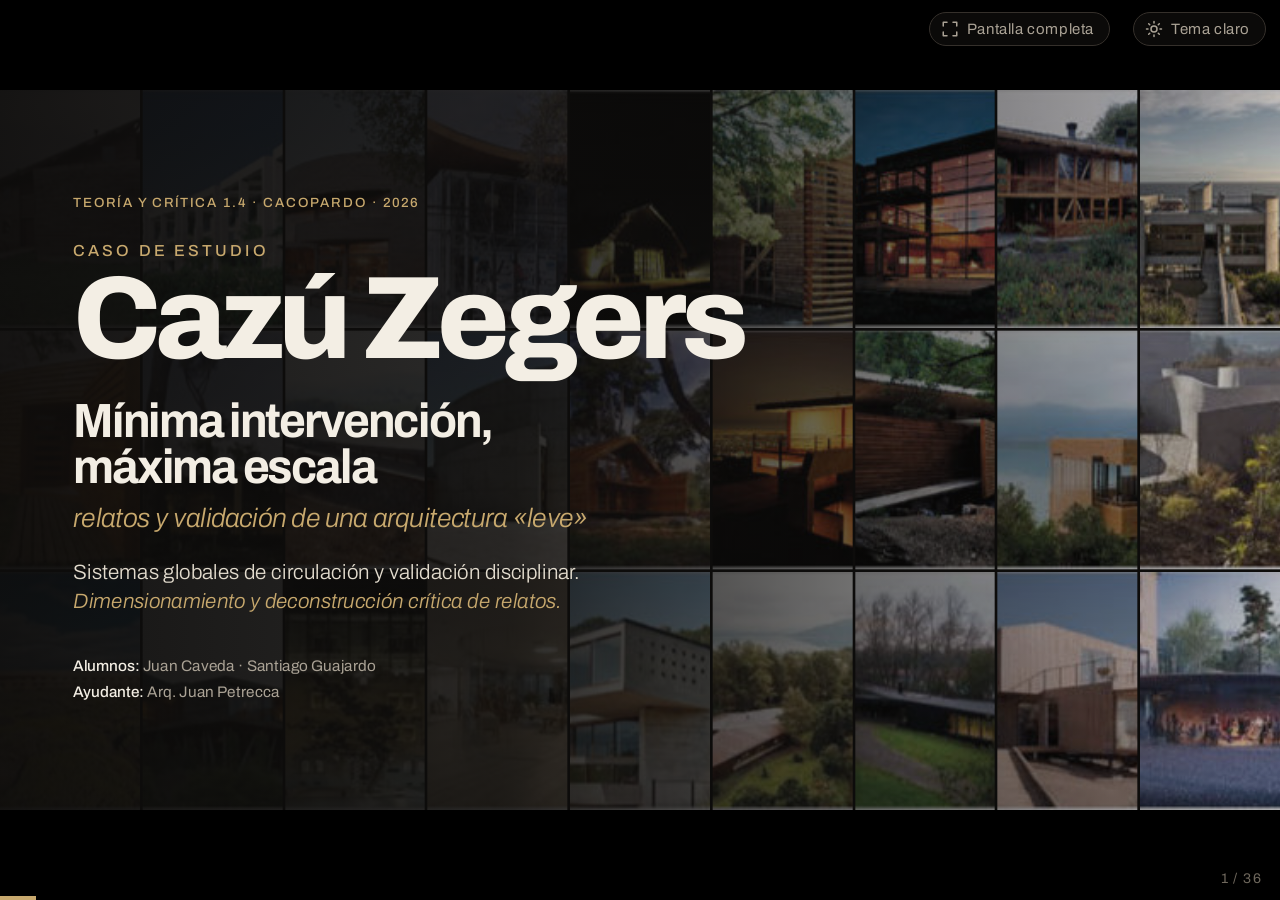
==== commit f062f573: "Seguir la web del estudio en años y ubicaciones; sacar recuadros Para revisar" ====
--- a/index.html
+++ b/index.html
@@ -117,7 +117,7 @@
   <div class="cron-rec" id="cRec"></div>
   <div class="ctx4" id="cCtx"></div>
   <aside class="notes">Esta es la cronología: obras de Cazú arriba y, año por año, cuatro capas de contexto: arquitectura en Chile, arquitectura internacional, contexto político en Chile y contexto mundial.
-Las marcas doradas del eje son los años con obra. Hitos para mencionar: 1990 retorno a la democracia; Expo Sevilla '92; Efecto Bilbao (1997); 2010 terremoto; 2012 Tierra Patagonia; 2019 estallido social.
+Las marcas doradas del eje son los años con obra. Hitos para mencionar: 1990 retorno a la democracia; Expo Sevilla '92; Efecto Bilbao (1997); 2010 terremoto; 2011 Tierra Patagonia (premios desde 2012); 2019 estallido social.
 Dejá que corra con "Recorrer" mientras hablás.</aside>
 </section>
 
@@ -300,15 +300,15 @@
       <div class="dr-imgs"><img src="assets/img/cc-foto1.jpg" alt=""><img src="assets/img/cc-foto2.jpg" alt=""></div>
     </div>
   </div>
-  <div class="bubble p step" data-step="3" style="margin-top:26px"><b>¿Doble discurso?</b> Un «lenguaje del aquí» que llega con firma de autora, premio y propietario. <b>Para revisar:</b> el TP hablaba de un condominio de élite en El Pangue (Zapallar); la web ubica la casa en Lago Ranco.</div>
-  <aside class="notes">En Casa Cala pasa lo mismo a otra escala. El relato: lenguaje del aquí, vernáculo, desarme del galpón. La realidad material: una casa de autor en 20 hectáreas privadas de Lago Ranco, con cliente particular. Lo vernáculo evoca lo popular y lo comunitario; acá es un lenguaje con firma. Ojo: el TP ubicaba la casa en Zapallar y hablaba de un condominio; la web dice Lago Ranco, a revisar.</aside>
+  <div class="bubble p step" data-step="3" style="margin-top:26px"><b>¿Doble discurso?</b> Un «lenguaje del aquí» que llega con firma de autora, premio y propietario.</div>
+  <aside class="notes">En Casa Cala pasa lo mismo a otra escala. El relato: lenguaje del aquí, vernáculo, desarme del galpón. La realidad material: una casa de autor en 20 hectáreas privadas de Lago Ranco, con cliente particular. Lo vernáculo evoca lo popular y lo comunitario; acá es un lenguaje con firma.</aside>
 </section>
 
 <section class="slide" id="s-cmp" data-title="Dos escalas, misma estructura" data-steps="6">
   <div class="eyebrow">Triángulo del productor · Comparación</div>
   <h2>Cambia la escala. <em>No la estructura.</em></h2>
   <table class="cmp">
-    <thead><tr><th></th><td>Casa Cala <small class="small">1991–92</small></td><td>Hotel Tierra Patagonia <small class="small">2012</small></td></tr></thead>
+    <thead><tr><th></th><td>Casa Cala <small class="small">1991–92</small></td><td>Hotel Tierra Patagonia <small class="small">2011</small></td></tr></thead>
     <tbody>
       <tr class="step" data-step="1"><th>Escala</th><td>447 m² · 20 ha</td><td>4.900 m² · 70 ha</td></tr>
       <tr class="step same" data-step="2"><th>Disciplina <span class="tagsame">igual</span></th><td colspan="2">Escuela de Valparaíso · Amereida · Ciudad Abierta · Gesto + Figura + Forma</td></tr>
--- a/style.css
+++ b/style.css
@@ -652,3 +652,7 @@
 .cover-in .caso b{display:block;font-size:176px;line-height:.95;font-weight:800;letter-spacing:-.05em;color:var(--ink)}
 .cover-in h1.t2{font-size:72px}
 .cover-in .t2s{font-size:40px}
+#fsbtn{position:fixed;top:12px;right:170px;z-index:90;display:flex;align-items:center;gap:8px;background:rgba(var(--bg-rgb),.85);border:1px solid var(--line);color:var(--mute);border-radius:99px;padding:7px 15px 7px 11px;font-size:15px;letter-spacing:.04em;backdrop-filter:blur(4px)}
+#fsbtn:hover{border-color:var(--gold);color:var(--ink)}
+#fsbtn svg{width:18px;height:18px;flex:none}
+body.presenter #fsbtn,body.obra-open #fsbtn{display:none}
